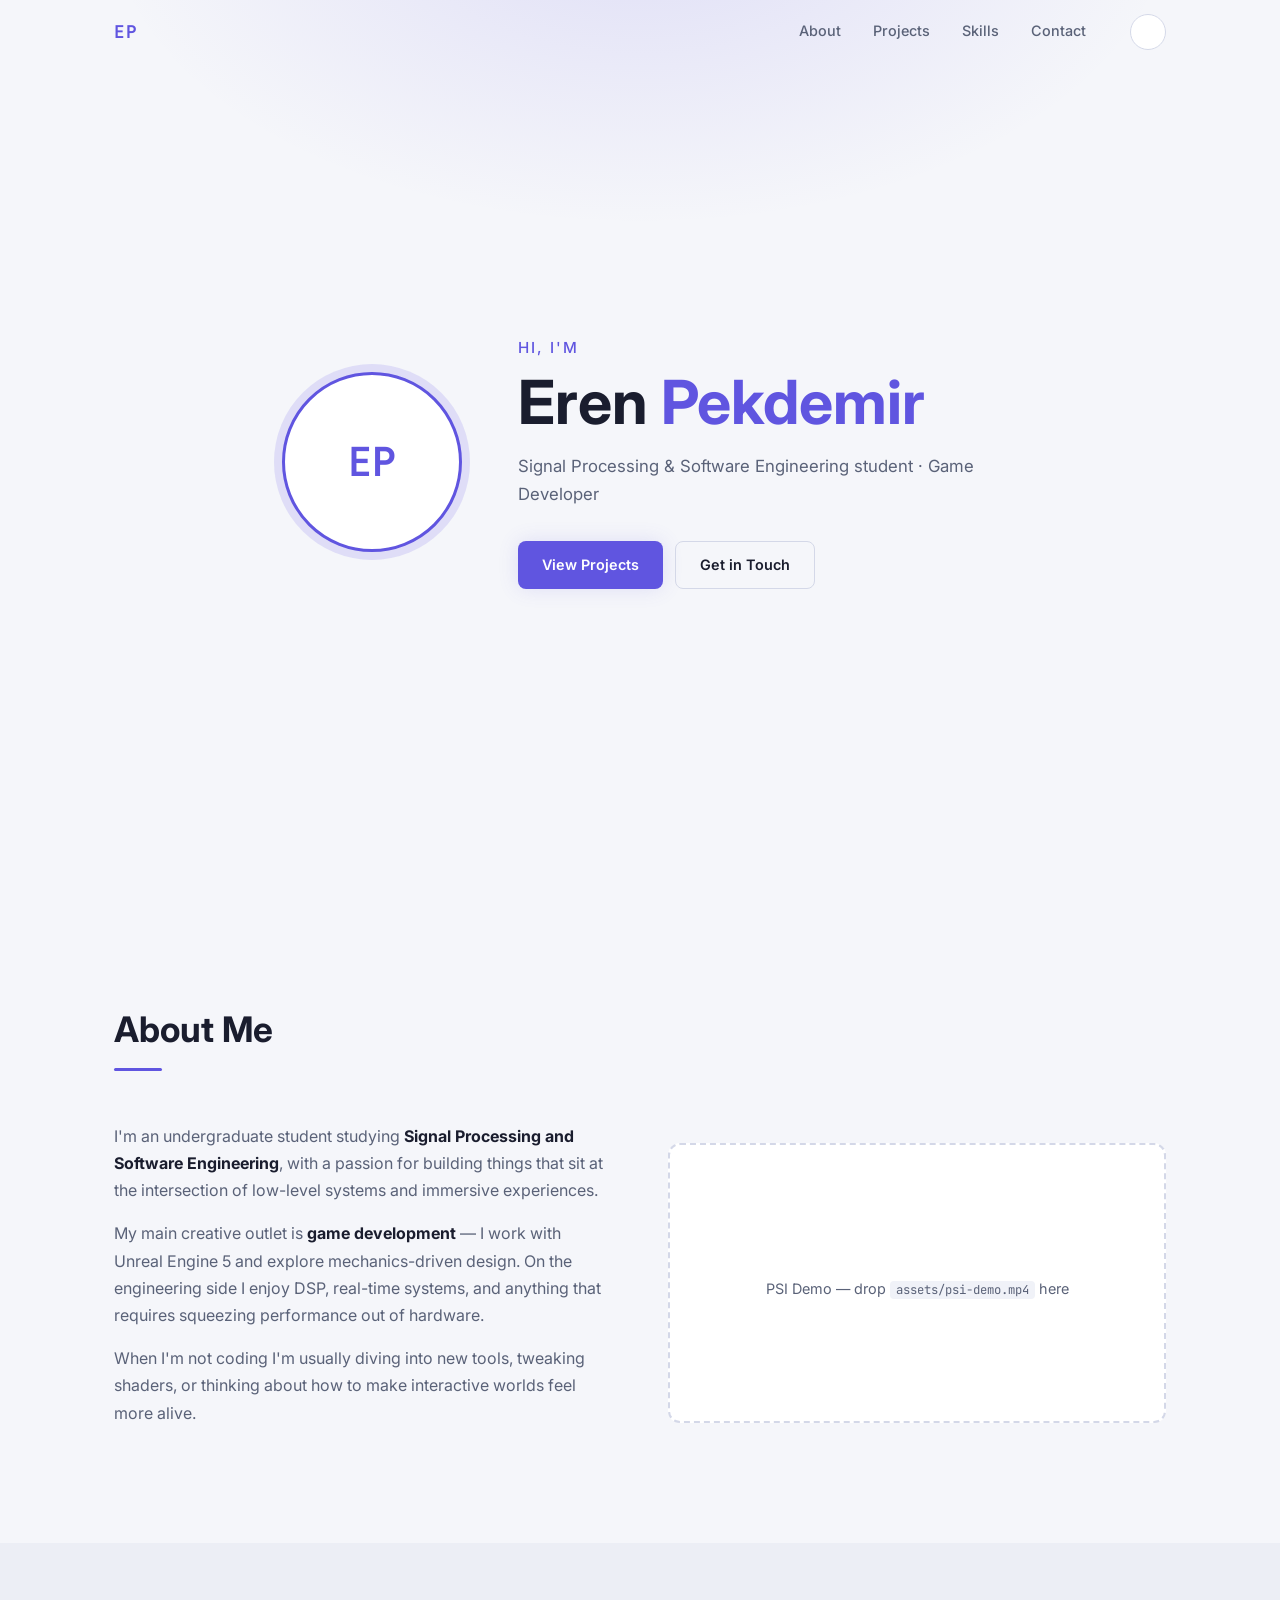
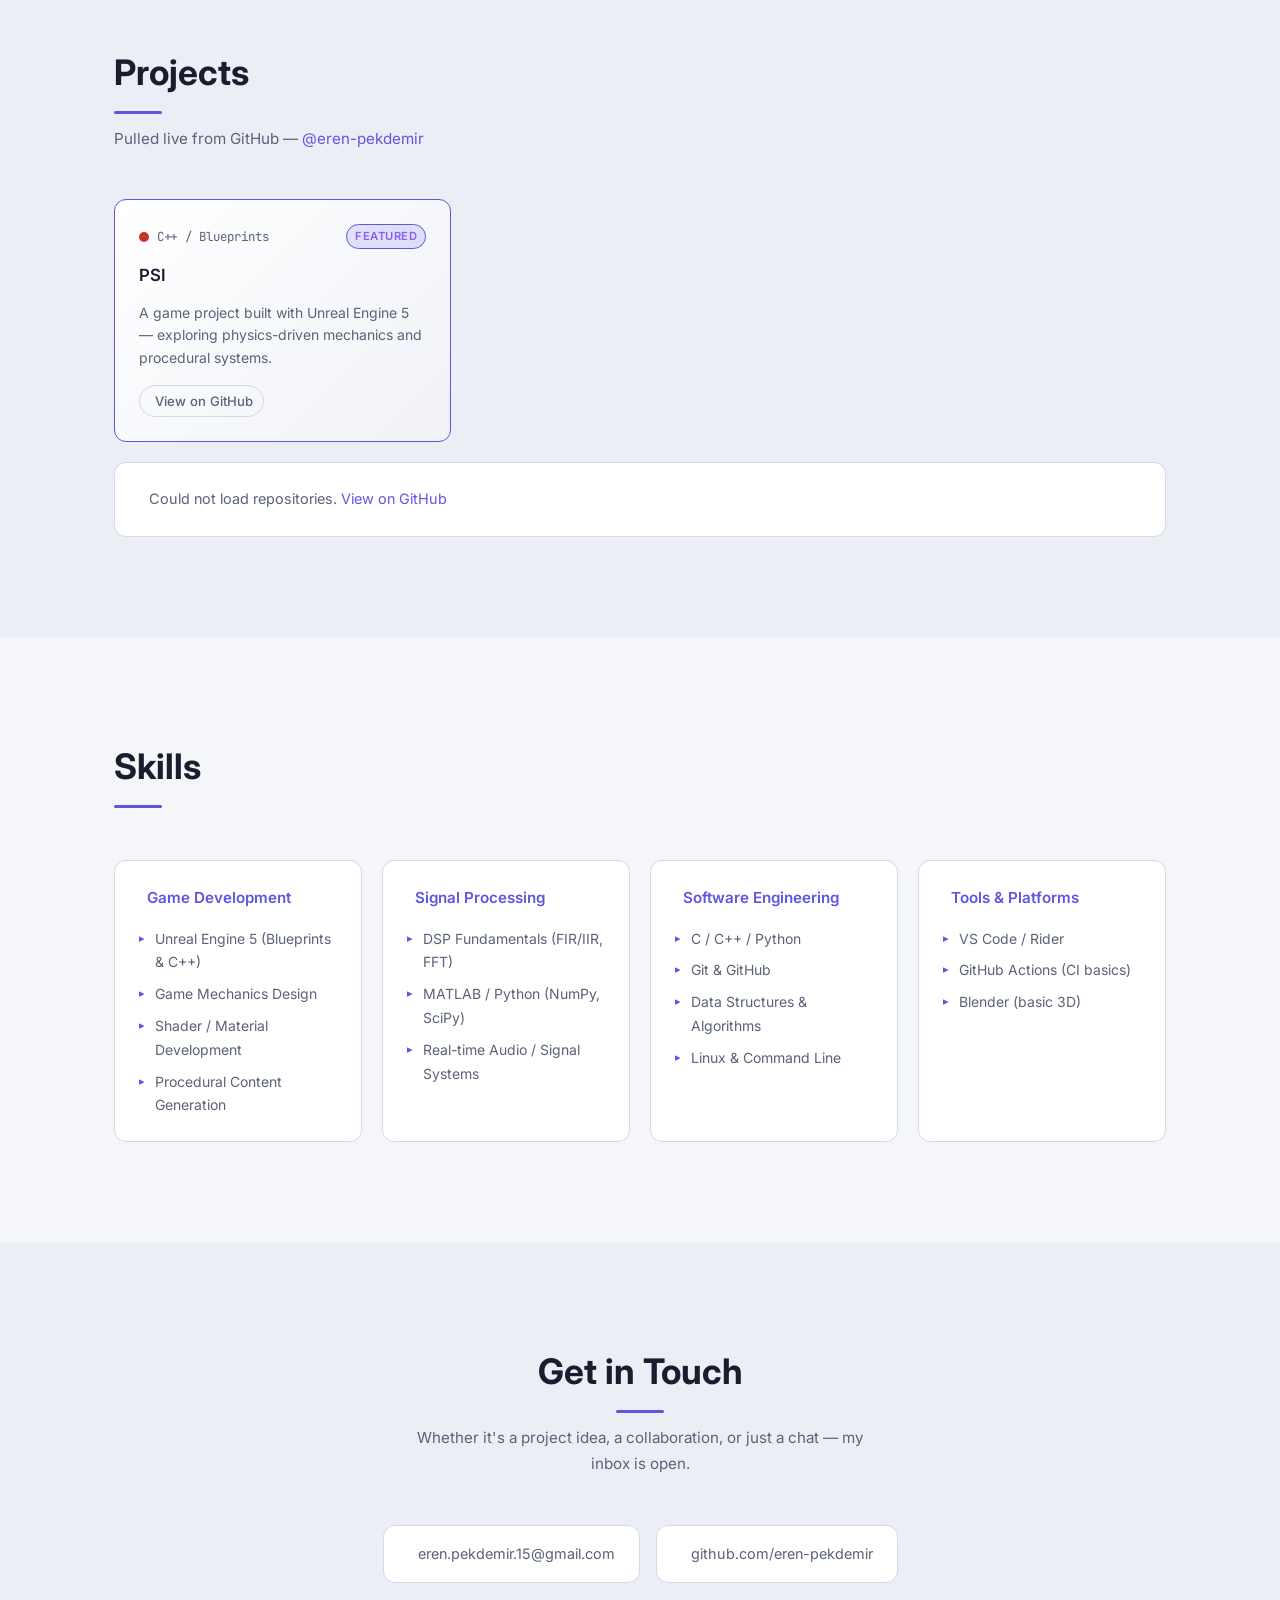
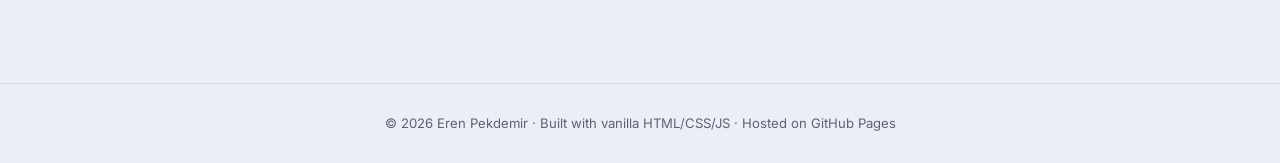
==== index.html @ e0bbea1a "Initial portfolio site: HTML/CSS/JS with dark-light theme and GitHub API integration" ====
<!DOCTYPE html>
<html lang="en" data-theme="dark">
<head>
  <meta charset="UTF-8" />
  <meta name="viewport" content="width=device-width, initial-scale=1.0" />
  <title>Eren Pekdemir — Portfolio</title>
  <meta name="description" content="Eren Pekdemir — Signal Processing & Software Engineering student, game developer." />

  <!-- Google Fonts -->
  <link rel="preconnect" href="https://fonts.googleapis.com" />
  <link rel="preconnect" href="https://fonts.gstatic.com" crossorigin />
  <link href="https://fonts.googleapis.com/css2?family=Inter:wght@300;400;500;600;700&family=JetBrains+Mono:wght@400;500&display=swap" rel="stylesheet" />

  <!-- Phosphor Icons (lightweight icon set, CDN) -->
  <script src="https://unpkg.com/@phosphor-icons/web@2.1.1/src/index.js" defer></script>

  <link rel="stylesheet" href="style.css" />
</head>
<body>

  <!-- ===== NAVBAR ===== -->
  <header class="navbar" id="navbar">
    <div class="nav-inner container">
      <a class="logo" href="#hero">EP</a>
      <nav>
        <a href="#about">About</a>
        <a href="#projects">Projects</a>
        <a href="#skills">Skills</a>
        <a href="#contact">Contact</a>
      </nav>
      <button class="theme-toggle" id="themeToggle" aria-label="Toggle theme">
        <i class="ph ph-sun" id="themeIcon"></i>
      </button>
    </div>
  </header>

  <!-- ===== HERO ===== -->
  <section class="hero" id="hero">
    <div class="container hero-inner">
      <!--
        PROFILE PHOTO
        Place your photo at: assets/profile.jpg (recommended 400×400 px, square crop)
        Supported formats: .jpg, .png, .webp
      -->
      <img
        class="hero-avatar"
        src="assets/profile.jpg"
        alt="Eren Pekdemir"
        onerror="this.style.display='none'; document.getElementById('avatar-placeholder').style.display='flex';"
      />
      <div class="avatar-placeholder" id="avatar-placeholder" aria-hidden="true">EP</div>

      <div class="hero-text">
        <p class="hero-greeting">Hi, I'm</p>
        <h1 class="hero-name">Eren <span class="accent">Pekdemir</span></h1>
        <p class="hero-tagline">Signal Processing &amp; Software Engineering student · Game Developer</p>
        <div class="hero-actions">
          <a class="btn btn-primary" href="#projects">View Projects</a>
          <a class="btn btn-outline" href="#contact">Get in Touch</a>
        </div>
      </div>
    </div>
    <a class="scroll-hint" href="#about" aria-label="Scroll down">
      <i class="ph ph-arrow-down"></i>
    </a>
  </section>

  <!-- ===== ABOUT ===== -->
  <section class="section" id="about">
    <div class="container">
      <h2 class="section-title">About Me</h2>
      <div class="about-grid">
        <div class="about-text">
          <p>
            I'm an undergraduate student studying <strong>Signal Processing and Software Engineering</strong>,
            with a passion for building things that sit at the intersection of low-level systems and
            immersive experiences.
          </p>
          <p>
            My main creative outlet is <strong>game development</strong> — I work with Unreal Engine 5 and
            explore mechanics-driven design. On the engineering side I enjoy DSP, real-time systems, and
            anything that requires squeezing performance out of hardware.
          </p>
          <p>
            When I'm not coding I'm usually diving into new tools, tweaking shaders, or thinking about
            how to make interactive worlds feel more alive.
          </p>
        </div>

        <!--
          DEMO VIDEO (optional)
          Place your gameplay/project demo at: assets/psi-demo.mp4
          Recommended: 1280×720 or 1920×1080, H.264, under 30 MB for fast load.
          A poster frame (first frame screenshot) can go at: assets/psi-demo-poster.jpg
        -->
        <div class="about-media">
          <video
            class="demo-video"
            src="assets/psi-demo.mp4"
            poster="assets/psi-demo-poster.jpg"
            controls
            muted
            loop
            playsinline
            onerror="this.parentElement.innerHTML='<div class=\'video-placeholder\'><i class=\'ph ph-play-circle\'></i><p>PSI Demo — drop <code>assets/psi-demo.mp4</code> here</p></div>'"
          ></video>
        </div>
      </div>
    </div>
  </section>

  <!-- ===== PROJECTS ===== -->
  <section class="section section-alt" id="projects">
    <div class="container">
      <h2 class="section-title">Projects</h2>
      <p class="section-sub">Pulled live from GitHub — <a href="https://github.com/eren-pekdemir" target="_blank" rel="noopener">@eren-pekdemir</a></p>

      <!-- Pinned / featured projects (hardcoded so they always appear first) -->
      <div class="featured-projects" id="featuredProjects">
        <!--
          FEATURED PROJECT CARD — PSI / UE5
          Edit the fields below to match your actual repo names and descriptions.
          The "featured" badge and ordering are controlled here, not by the API.
        -->
        <article class="project-card featured" data-repo="PSI">
          <div class="card-header">
            <span class="lang-dot" style="--lang-color: #c0392b;"></span>
            <span class="card-lang">C++ / Blueprints</span>
            <span class="badge">Featured</span>
          </div>
          <h3 class="card-title">
            <a href="https://github.com/eren-pekdemir/PSI" target="_blank" rel="noopener">PSI</a>
          </h3>
          <p class="card-desc">
            A game project built with Unreal Engine 5 — exploring physics-driven mechanics and procedural systems.
            <!--
              Update this description to match your repo's actual README or description.
            -->
          </p>
          <div class="card-footer">
            <a class="card-link" href="https://github.com/eren-pekdemir/PSI" target="_blank" rel="noopener">
              <i class="ph ph-github-logo"></i> View on GitHub
            </a>
          </div>
        </article>
      </div>

      <!-- Dynamically loaded repos from GitHub API -->
      <div class="projects-grid" id="projectsGrid">
        <div class="loading-spinner" id="projectsLoading">
          <div class="spinner"></div>
          <p>Loading repositories…</p>
        </div>
      </div>

      <div class="projects-error hidden" id="projectsError">
        <i class="ph ph-warning"></i>
        <p>Could not load repositories. <a href="https://github.com/eren-pekdemir" target="_blank" rel="noopener">View on GitHub</a></p>
      </div>
    </div>
  </section>

  <!-- ===== SKILLS ===== -->
  <section class="section" id="skills">
    <div class="container">
      <h2 class="section-title">Skills</h2>
      <div class="skills-grid">

        <div class="skill-group">
          <h3 class="skill-group-title"><i class="ph ph-game-controller"></i> Game Development</h3>
          <ul class="skill-list">
            <li>Unreal Engine 5 (Blueprints &amp; C++)</li>
            <li>Game Mechanics Design</li>
            <li>Shader / Material Development</li>
            <li>Procedural Content Generation</li>
          </ul>
        </div>

        <div class="skill-group">
          <h3 class="skill-group-title"><i class="ph ph-wave-sine"></i> Signal Processing</h3>
          <ul class="skill-list">
            <li>DSP Fundamentals (FIR/IIR, FFT)</li>
            <li>MATLAB / Python (NumPy, SciPy)</li>
            <li>Real-time Audio / Signal Systems</li>
          </ul>
        </div>

        <div class="skill-group">
          <h3 class="skill-group-title"><i class="ph ph-code"></i> Software Engineering</h3>
          <ul class="skill-list">
            <li>C / C++ / Python</li>
            <li>Git &amp; GitHub</li>
            <li>Data Structures &amp; Algorithms</li>
            <li>Linux &amp; Command Line</li>
          </ul>
        </div>

        <div class="skill-group">
          <h3 class="skill-group-title"><i class="ph ph-wrench"></i> Tools &amp; Platforms</h3>
          <ul class="skill-list">
            <li>VS Code / Rider</li>
            <li>GitHub Actions (CI basics)</li>
            <li>Blender (basic 3D)</li>
          </ul>
        </div>

      </div>
    </div>
  </section>

  <!-- ===== CONTACT ===== -->
  <section class="section section-alt" id="contact">
    <div class="container contact-inner">
      <h2 class="section-title">Get in Touch</h2>
      <p class="section-sub">
        Whether it's a project idea, a collaboration, or just a chat — my inbox is open.
      </p>

      <div class="contact-links">
        <!--
          Update the href values below with your real URLs / email.
          eren.pekdemir.15@gmail.com is used from your profile.
        -->
        <a class="contact-card" href="mailto:eren.pekdemir.15@gmail.com">
          <i class="ph ph-envelope-simple"></i>
          <span>eren.pekdemir.15@gmail.com</span>
        </a>
        <a class="contact-card" href="https://github.com/eren-pekdemir" target="_blank" rel="noopener">
          <i class="ph ph-github-logo"></i>
          <span>github.com/eren-pekdemir</span>
        </a>
        <!--
          Add your LinkedIn / Twitter / Discord here if you want.
          Example:
          <a class="contact-card" href="https://linkedin.com/in/YOURUSERNAME" target="_blank" rel="noopener">
            <i class="ph ph-linkedin-logo"></i>
            <span>LinkedIn</span>
          </a>
        -->
      </div>
    </div>
  </section>

  <!-- ===== FOOTER ===== -->
  <footer class="footer">
    <div class="container">
      <p>© 2026 Eren Pekdemir · Built with vanilla HTML/CSS/JS · Hosted on GitHub Pages</p>
    </div>
  </footer>

  <script src="script.js"></script>
</body>
</html>
---- style.css ----
/* ===================================================
   DESIGN TOKENS — light & dark themes
   =================================================== */
:root {
  --bg:          #0f1117;
  --bg-alt:      #161b27;
  --surface:     #1e2535;
  --surface-2:   #252d3d;
  --border:      #2e3750;
  --text:        #e8eaf0;
  --text-muted:  #7b879e;
  --accent:      #7c6af7;
  --accent-2:    #a78bfa;
  --accent-glow: rgba(124, 106, 247, 0.25);
  --radius:      12px;
  --radius-sm:   8px;
  --shadow:      0 4px 24px rgba(0,0,0,0.4);
  --transition:  0.25s ease;
  --nav-h:       64px;
  --max-w:       1100px;
}

[data-theme="light"] {
  --bg:          #f5f6fa;
  --bg-alt:      #eceef5;
  --surface:     #ffffff;
  --surface-2:   #f0f2f8;
  --border:      #d4d8e8;
  --text:        #1a1d2e;
  --text-muted:  #5a6278;
  --accent:      #6055e0;
  --accent-2:    #8b5cf6;
  --accent-glow: rgba(96, 85, 224, 0.15);
  --shadow:      0 4px 24px rgba(0,0,0,0.10);
}

/* ===================================================
   RESET & BASE
   =================================================== */
*, *::before, *::after { box-sizing: border-box; margin: 0; padding: 0; }

html { scroll-behavior: smooth; font-size: 16px; }

body {
  font-family: 'Inter', system-ui, sans-serif;
  background: var(--bg);
  color: var(--text);
  line-height: 1.7;
  transition: background var(--transition), color var(--transition);
  overflow-x: hidden;
}

a { color: var(--accent); text-decoration: none; transition: color var(--transition); }
a:hover { color: var(--accent-2); }

img, video { max-width: 100%; display: block; }

code {
  font-family: 'JetBrains Mono', monospace;
  background: var(--surface-2);
  padding: 1px 6px;
  border-radius: 4px;
  font-size: 0.85em;
}

.container { max-width: var(--max-w); margin: 0 auto; padding: 0 24px; }

/* ===================================================
   NAVBAR
   =================================================== */
.navbar {
  position: fixed;
  top: 0; left: 0; right: 0;
  height: var(--nav-h);
  background: transparent;
  backdrop-filter: blur(0px);
  z-index: 100;
  transition: background var(--transition), backdrop-filter var(--transition), border-bottom var(--transition);
  border-bottom: 1px solid transparent;
}

.navbar.scrolled {
  background: rgba(15,17,23,0.85);
  backdrop-filter: blur(16px);
  border-bottom: 1px solid var(--border);
}

[data-theme="light"] .navbar.scrolled {
  background: rgba(245,246,250,0.88);
}

.nav-inner {
  height: 100%;
  display: flex;
  align-items: center;
  gap: 32px;
}

.logo {
  font-family: 'JetBrains Mono', monospace;
  font-weight: 700;
  font-size: 1.1rem;
  color: var(--accent);
  letter-spacing: 1px;
  flex-shrink: 0;
}
.logo:hover { color: var(--accent-2); }

nav {
  display: flex;
  gap: 8px;
  margin-left: auto;
}

nav a {
  color: var(--text-muted);
  font-size: 0.9rem;
  font-weight: 500;
  padding: 6px 12px;
  border-radius: var(--radius-sm);
  transition: color var(--transition), background var(--transition);
}
nav a:hover {
  color: var(--text);
  background: var(--surface-2);
}

.theme-toggle {
  background: var(--surface);
  border: 1px solid var(--border);
  color: var(--text-muted);
  width: 36px; height: 36px;
  border-radius: 50%;
  cursor: pointer;
  display: flex; align-items: center; justify-content: center;
  font-size: 1.1rem;
  transition: color var(--transition), background var(--transition), border-color var(--transition);
  flex-shrink: 0;
}
.theme-toggle:hover { color: var(--accent); border-color: var(--accent); }

/* ===================================================
   HERO
   =================================================== */
.hero {
  min-height: 100svh;
  display: flex;
  flex-direction: column;
  align-items: center;
  justify-content: center;
  padding: calc(var(--nav-h) + 40px) 24px 80px;
  position: relative;
  background:
    radial-gradient(ellipse 60% 50% at 50% -10%, var(--accent-glow), transparent 70%);
}

.hero-inner {
  display: flex;
  align-items: center;
  gap: 56px;
  flex-wrap: wrap;
}

.hero-avatar {
  width: 180px;
  height: 180px;
  border-radius: 50%;
  object-fit: cover;
  border: 3px solid var(--accent);
  box-shadow: 0 0 0 8px var(--accent-glow);
  flex-shrink: 0;
}

.avatar-placeholder {
  display: none;
  width: 180px;
  height: 180px;
  border-radius: 50%;
  background: var(--surface);
  border: 3px solid var(--accent);
  box-shadow: 0 0 0 8px var(--accent-glow);
  align-items: center;
  justify-content: center;
  font-family: 'JetBrains Mono', monospace;
  font-size: 2.5rem;
  font-weight: 700;
  color: var(--accent);
  flex-shrink: 0;
}

.hero-text { flex: 1; min-width: 260px; }

.hero-greeting {
  color: var(--accent);
  font-size: 0.95rem;
  font-weight: 500;
  letter-spacing: 2px;
  text-transform: uppercase;
  margin-bottom: 8px;
}

.hero-name {
  font-size: clamp(2.2rem, 5vw, 3.8rem);
  font-weight: 700;
  line-height: 1.1;
  margin-bottom: 16px;
}

.hero-name .accent { color: var(--accent); }

.hero-tagline {
  color: var(--text-muted);
  font-size: 1.05rem;
  margin-bottom: 32px;
  max-width: 480px;
}

.hero-actions { display: flex; gap: 12px; flex-wrap: wrap; }

.btn {
  display: inline-flex;
  align-items: center;
  gap: 8px;
  padding: 11px 24px;
  border-radius: var(--radius-sm);
  font-weight: 600;
  font-size: 0.9rem;
  transition: all var(--transition);
  cursor: pointer;
  border: none;
}

.btn-primary {
  background: var(--accent);
  color: #fff;
  box-shadow: 0 0 20px var(--accent-glow);
}
.btn-primary:hover { background: var(--accent-2); color: #fff; box-shadow: 0 0 32px var(--accent-glow); transform: translateY(-1px); }

.btn-outline {
  background: transparent;
  color: var(--text);
  border: 1.5px solid var(--border);
}
.btn-outline:hover { border-color: var(--accent); color: var(--accent); transform: translateY(-1px); }

.scroll-hint {
  position: absolute;
  bottom: 32px;
  left: 50%;
  transform: translateX(-50%);
  color: var(--text-muted);
  font-size: 1.4rem;
  animation: bounce 2s infinite;
}
@keyframes bounce {
  0%, 100% { transform: translateX(-50%) translateY(0); }
  50%       { transform: translateX(-50%) translateY(8px); }
}

/* ===================================================
   SECTIONS
   =================================================== */
.section { padding: 100px 0; }
.section-alt { background: var(--bg-alt); }

.section-title {
  font-size: clamp(1.6rem, 3vw, 2.2rem);
  font-weight: 700;
  margin-bottom: 12px;
  position: relative;
  display: inline-block;
}
.section-title::after {
  content: '';
  display: block;
  height: 3px;
  width: 48px;
  background: var(--accent);
  border-radius: 2px;
  margin-top: 8px;
}

.section-sub {
  color: var(--text-muted);
  margin-bottom: 48px;
  font-size: 0.95rem;
}

/* ===================================================
   ABOUT
   =================================================== */
.about-grid {
  display: grid;
  grid-template-columns: 1fr 1fr;
  gap: 56px;
  align-items: center;
  margin-top: 40px;
}

.about-text p { color: var(--text-muted); margin-bottom: 16px; }
.about-text strong { color: var(--text); }

.demo-video {
  width: 100%;
  border-radius: var(--radius);
  border: 1px solid var(--border);
  box-shadow: var(--shadow);
  background: var(--surface);
}

.video-placeholder {
  width: 100%;
  aspect-ratio: 16/9;
  background: var(--surface);
  border: 2px dashed var(--border);
  border-radius: var(--radius);
  display: flex;
  flex-direction: column;
  align-items: center;
  justify-content: center;
  gap: 12px;
  color: var(--text-muted);
  font-size: 0.9rem;
}
.video-placeholder i { font-size: 2.5rem; color: var(--accent); }

/* ===================================================
   PROJECTS
   =================================================== */
.featured-projects {
  display: grid;
  grid-template-columns: repeat(auto-fill, minmax(300px, 1fr));
  gap: 20px;
  margin-bottom: 20px;
}

.projects-grid {
  display: grid;
  grid-template-columns: repeat(auto-fill, minmax(280px, 1fr));
  gap: 16px;
}

.project-card {
  background: var(--surface);
  border: 1px solid var(--border);
  border-radius: var(--radius);
  padding: 24px;
  display: flex;
  flex-direction: column;
  gap: 12px;
  transition: transform var(--transition), border-color var(--transition), box-shadow var(--transition);
}
.project-card:hover {
  transform: translateY(-4px);
  border-color: var(--accent);
  box-shadow: 0 8px 32px var(--accent-glow);
}

.project-card.featured {
  border-color: var(--accent);
  background: linear-gradient(135deg, var(--surface), var(--surface-2));
}

.card-header {
  display: flex;
  align-items: center;
  gap: 8px;
}

.lang-dot {
  width: 10px; height: 10px;
  border-radius: 50%;
  background: var(--lang-color, var(--accent));
  flex-shrink: 0;
}

.card-lang {
  font-size: 0.78rem;
  color: var(--text-muted);
  font-family: 'JetBrains Mono', monospace;
}

.badge {
  margin-left: auto;
  font-size: 0.7rem;
  font-weight: 600;
  letter-spacing: 0.5px;
  text-transform: uppercase;
  background: var(--accent-glow);
  color: var(--accent-2);
  padding: 2px 8px;
  border-radius: 20px;
  border: 1px solid var(--accent);
}

.card-title {
  font-size: 1.05rem;
  font-weight: 600;
}
.card-title a { color: var(--text); }
.card-title a:hover { color: var(--accent); }

.card-desc {
  color: var(--text-muted);
  font-size: 0.875rem;
  line-height: 1.6;
  flex: 1;
}

.card-footer {
  display: flex;
  gap: 12px;
  flex-wrap: wrap;
  margin-top: 4px;
}

.card-link {
  display: inline-flex;
  align-items: center;
  gap: 5px;
  font-size: 0.82rem;
  font-weight: 500;
  color: var(--text-muted);
  border: 1px solid var(--border);
  padding: 4px 10px;
  border-radius: 20px;
  transition: all var(--transition);
}
.card-link:hover { color: var(--accent); border-color: var(--accent); }

.loading-spinner {
  grid-column: 1 / -1;
  display: flex;
  flex-direction: column;
  align-items: center;
  gap: 16px;
  padding: 48px;
  color: var(--text-muted);
  font-size: 0.9rem;
}

.spinner {
  width: 36px; height: 36px;
  border: 3px solid var(--border);
  border-top-color: var(--accent);
  border-radius: 50%;
  animation: spin 0.8s linear infinite;
}
@keyframes spin { to { transform: rotate(360deg); } }

.projects-error {
  display: flex;
  align-items: center;
  gap: 10px;
  color: var(--text-muted);
  padding: 24px;
  background: var(--surface);
  border-radius: var(--radius);
  border: 1px solid var(--border);
  font-size: 0.9rem;
}
.projects-error i { font-size: 1.4rem; color: #e57373; }
.hidden { display: none !important; }

/* ===================================================
   SKILLS
   =================================================== */
.skills-grid {
  display: grid;
  grid-template-columns: repeat(auto-fill, minmax(240px, 1fr));
  gap: 20px;
  margin-top: 40px;
}

.skill-group {
  background: var(--surface);
  border: 1px solid var(--border);
  border-radius: var(--radius);
  padding: 24px;
  transition: border-color var(--transition);
}
.skill-group:hover { border-color: var(--accent); }

.skill-group-title {
  font-size: 0.95rem;
  font-weight: 600;
  color: var(--accent);
  display: flex;
  align-items: center;
  gap: 8px;
  margin-bottom: 16px;
}
.skill-group-title i { font-size: 1.1rem; }

.skill-list {
  list-style: none;
  display: flex;
  flex-direction: column;
  gap: 8px;
}

.skill-list li {
  font-size: 0.875rem;
  color: var(--text-muted);
  padding-left: 16px;
  position: relative;
}
.skill-list li::before {
  content: '▸';
  position: absolute;
  left: 0;
  color: var(--accent);
  font-size: 0.7rem;
  top: 2px;
}

/* ===================================================
   CONTACT
   =================================================== */
.contact-inner { text-align: center; }
.contact-inner .section-title::after { margin: 8px auto 0; }
.contact-inner .section-sub { max-width: 480px; margin: 0 auto 48px; }

.contact-links {
  display: flex;
  flex-wrap: wrap;
  gap: 16px;
  justify-content: center;
}

.contact-card {
  display: flex;
  align-items: center;
  gap: 10px;
  background: var(--surface);
  border: 1px solid var(--border);
  border-radius: var(--radius);
  padding: 16px 24px;
  color: var(--text-muted);
  font-size: 0.9rem;
  transition: all var(--transition);
}
.contact-card i { font-size: 1.3rem; color: var(--accent); }
.contact-card:hover {
  color: var(--text);
  border-color: var(--accent);
  transform: translateY(-2px);
  box-shadow: 0 4px 16px var(--accent-glow);
}

/* ===================================================
   FOOTER
   =================================================== */
.footer {
  background: var(--bg-alt);
  border-top: 1px solid var(--border);
  padding: 28px 0;
  text-align: center;
  font-size: 0.82rem;
  color: var(--text-muted);
}

/* ===================================================
   RESPONSIVE
   =================================================== */
@media (max-width: 768px) {
  .hero-inner { flex-direction: column; text-align: center; gap: 32px; }
  .hero-actions { justify-content: center; }
  .hero-tagline { margin: 0 auto 32px; }

  .about-grid { grid-template-columns: 1fr; gap: 32px; }

  nav { display: none; }
  .nav-inner { gap: 16px; }
  .logo { margin-right: auto; }

  .section { padding: 64px 0; }
}

@media (max-width: 480px) {
  .hero-avatar, .avatar-placeholder { width: 130px; height: 130px; }
  .contact-card { width: 100%; justify-content: center; }
}
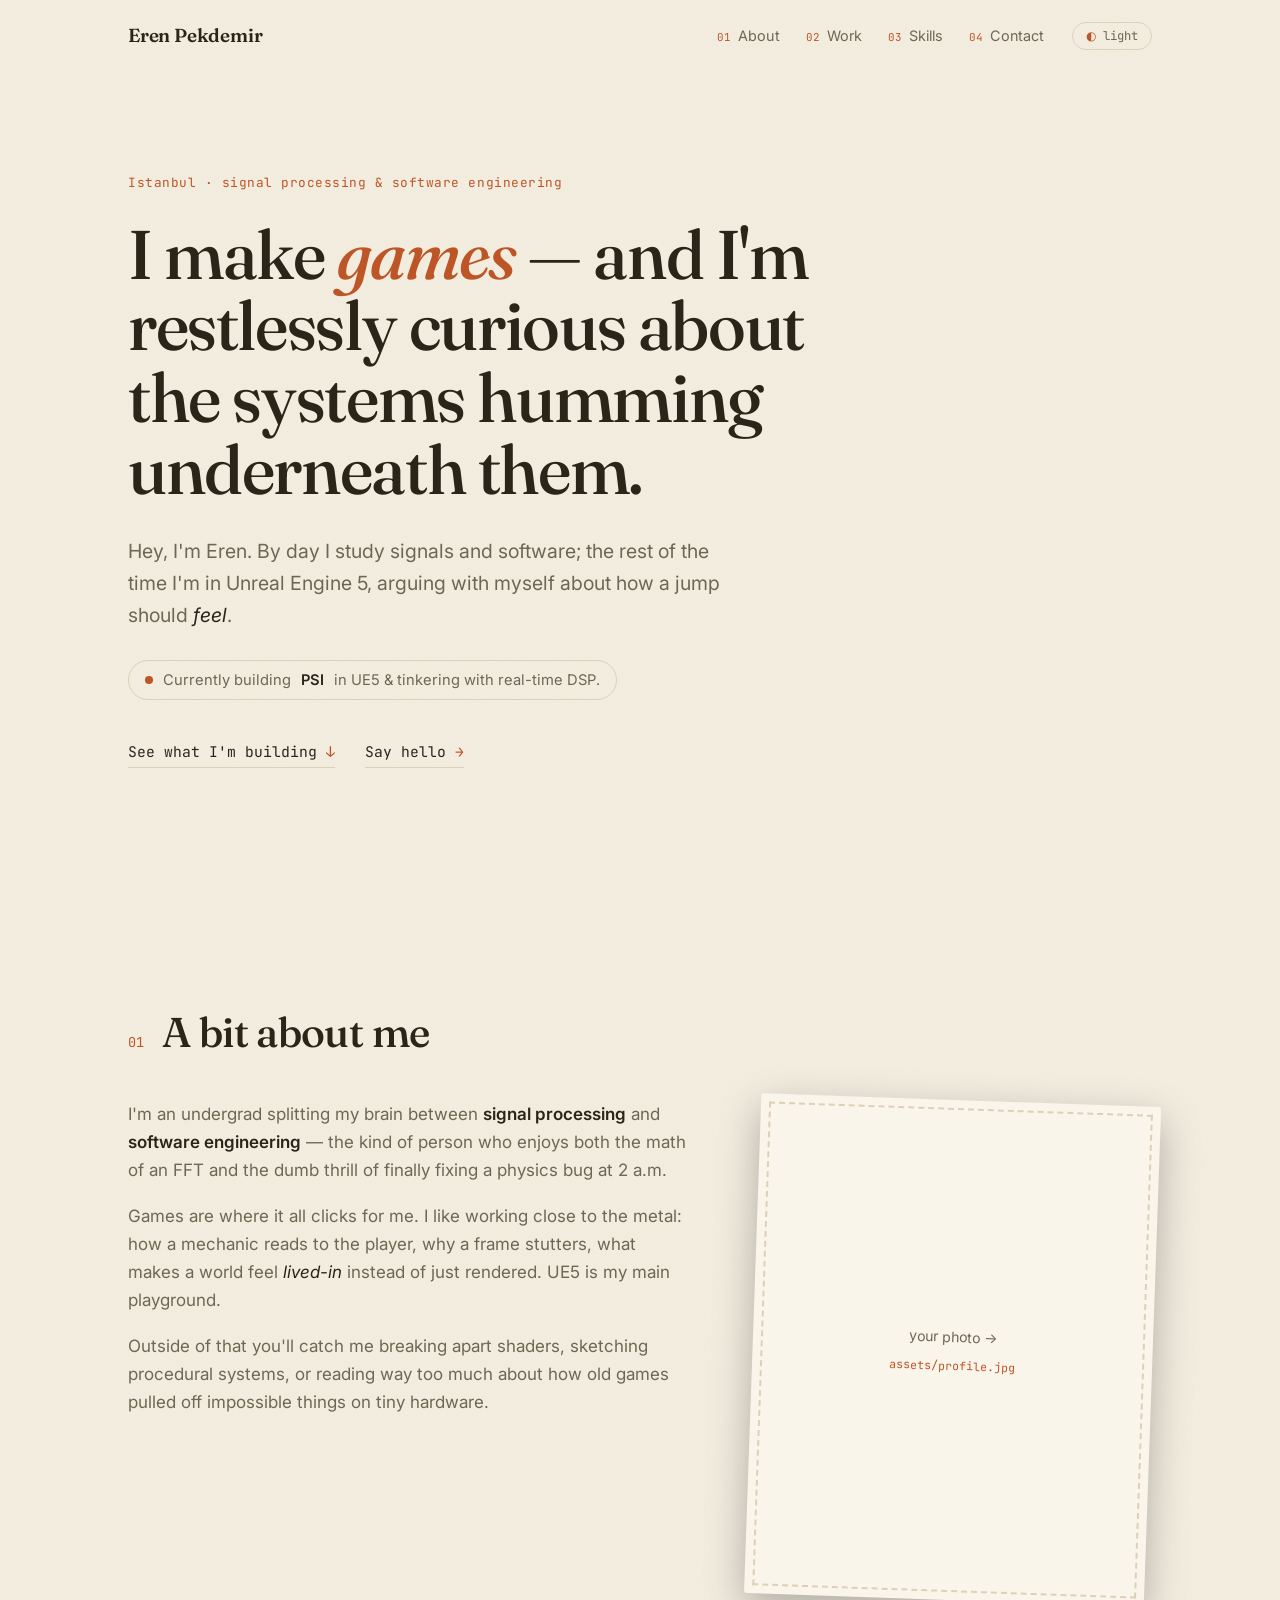
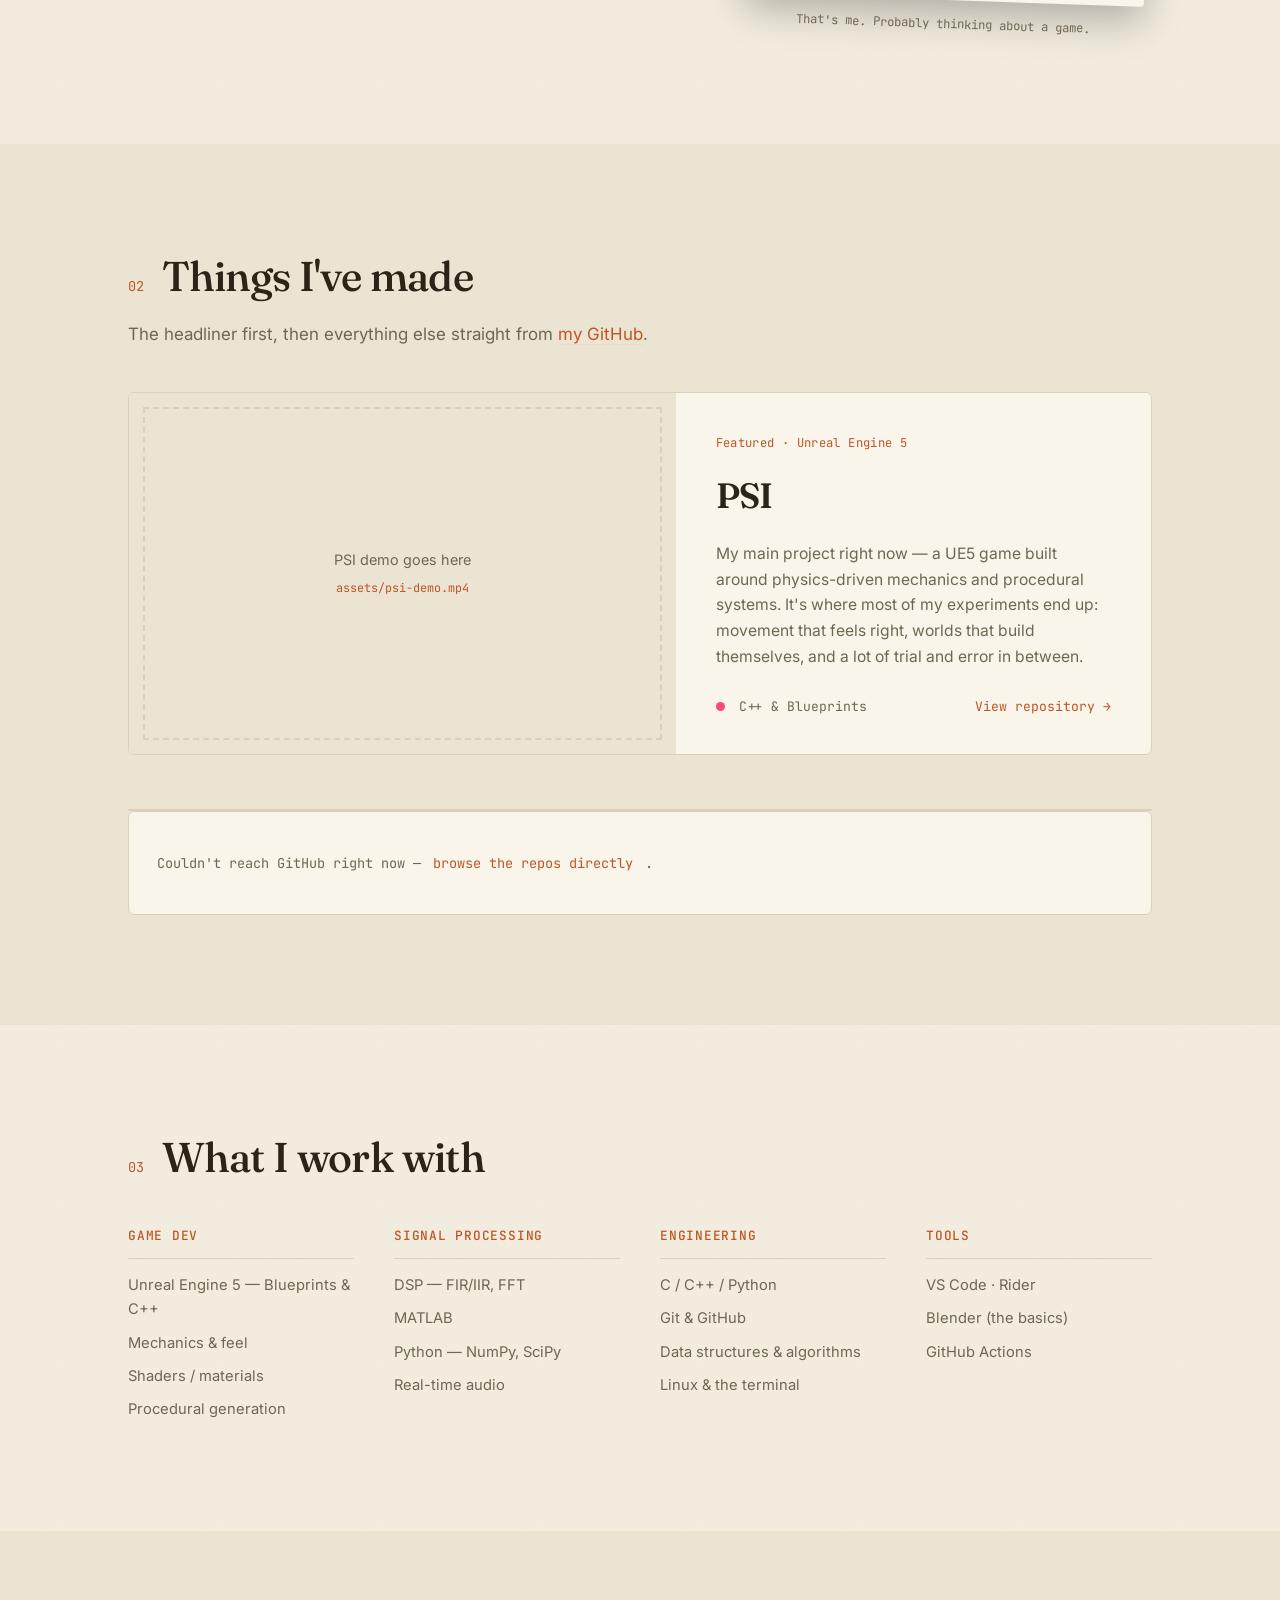
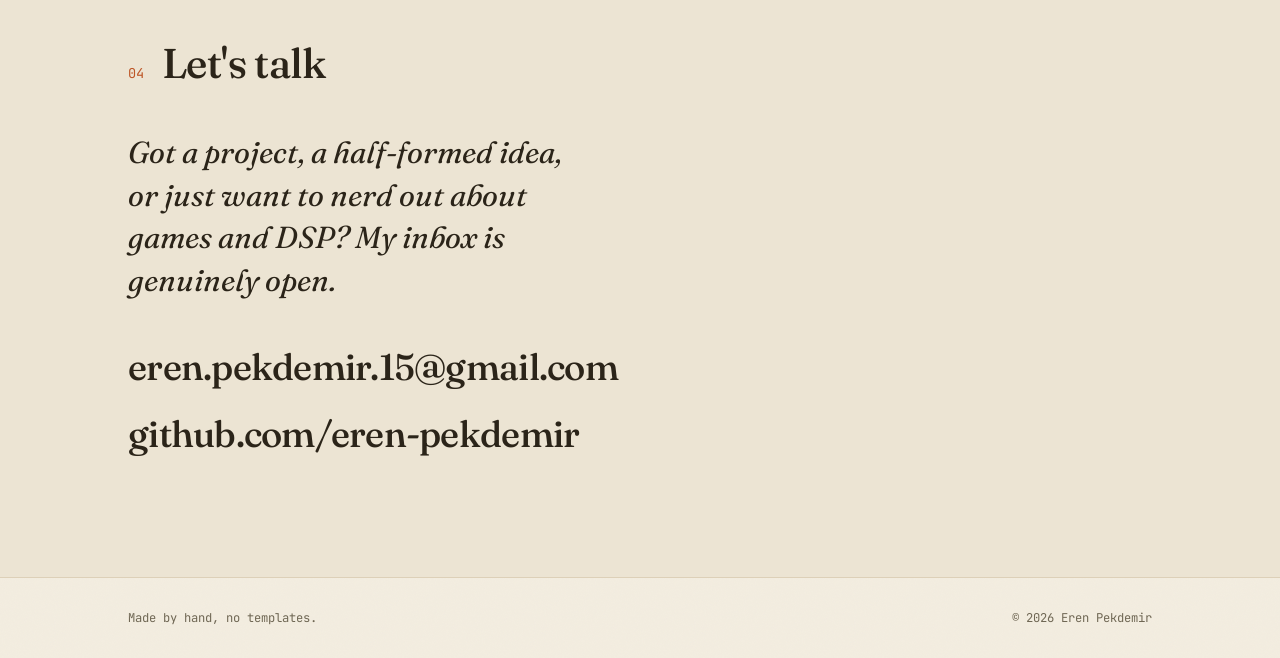
==== commit 2038a5b6: "Redesign: warm editorial theme, less generic look - Fraunces serif + Inter + mono; burnt-orange-on-p" ====
--- a/index.html
+++ b/index.html
@@ -3,248 +3,235 @@
 <head>
   <meta charset="UTF-8" />
   <meta name="viewport" content="width=device-width, initial-scale=1.0" />
-  <title>Eren Pekdemir — Portfolio</title>
-  <meta name="description" content="Eren Pekdemir — Signal Processing & Software Engineering student, game developer." />
-
-  <!-- Google Fonts -->
+  <title>Eren Pekdemir</title>
+  <meta name="description" content="Eren Pekdemir — signal processing & software engineering student who'd rather be making games." />
+
   <link rel="preconnect" href="https://fonts.googleapis.com" />
   <link rel="preconnect" href="https://fonts.gstatic.com" crossorigin />
-  <link href="https://fonts.googleapis.com/css2?family=Inter:wght@300;400;500;600;700&family=JetBrains+Mono:wght@400;500&display=swap" rel="stylesheet" />
-
-  <!-- Phosphor Icons (lightweight icon set, CDN) -->
-  <script src="https://unpkg.com/@phosphor-icons/web@2.1.1/src/index.js" defer></script>
+  <!-- Fraunces (display serif) + Inter (body) + JetBrains Mono (labels/code) -->
+  <link href="https://fonts.googleapis.com/css2?family=Fraunces:ital,opsz,wght@0,9..144,400;0,9..144,500;0,9..144,600;1,9..144,400&family=Inter:wght@400;500;600&family=JetBrains+Mono:wght@400;500&display=swap" rel="stylesheet" />
 
   <link rel="stylesheet" href="style.css" />
 </head>
 <body>
 
-  <!-- ===== NAVBAR ===== -->
-  <header class="navbar" id="navbar">
-    <div class="nav-inner container">
-      <a class="logo" href="#hero">EP</a>
-      <nav>
-        <a href="#about">About</a>
-        <a href="#projects">Projects</a>
-        <a href="#skills">Skills</a>
-        <a href="#contact">Contact</a>
+  <!-- ===== NAV ===== -->
+  <header class="nav" id="nav">
+    <div class="wrap nav-inner">
+      <a class="nav-name" href="#top">Eren Pekdemir</a>
+      <nav class="nav-links">
+        <a href="#about"><span class="num">01</span> About</a>
+        <a href="#work"><span class="num">02</span> Work</a>
+        <a href="#skills"><span class="num">03</span> Skills</a>
+        <a href="#contact"><span class="num">04</span> Contact</a>
       </nav>
-      <button class="theme-toggle" id="themeToggle" aria-label="Toggle theme">
-        <i class="ph ph-sun" id="themeIcon"></i>
+      <button class="theme-btn" id="themeBtn" aria-label="Toggle theme" title="Toggle theme">
+        <span id="themeLabel">dark</span>
       </button>
     </div>
   </header>
 
   <!-- ===== HERO ===== -->
-  <section class="hero" id="hero">
-    <div class="container hero-inner">
-      <!--
-        PROFILE PHOTO
-        Place your photo at: assets/profile.jpg (recommended 400×400 px, square crop)
-        Supported formats: .jpg, .png, .webp
-      -->
-      <img
-        class="hero-avatar"
-        src="assets/profile.jpg"
-        alt="Eren Pekdemir"
-        onerror="this.style.display='none'; document.getElementById('avatar-placeholder').style.display='flex';"
-      />
-      <div class="avatar-placeholder" id="avatar-placeholder" aria-hidden="true">EP</div>
-
-      <div class="hero-text">
-        <p class="hero-greeting">Hi, I'm</p>
-        <h1 class="hero-name">Eren <span class="accent">Pekdemir</span></h1>
-        <p class="hero-tagline">Signal Processing &amp; Software Engineering student · Game Developer</p>
-        <div class="hero-actions">
-          <a class="btn btn-primary" href="#projects">View Projects</a>
-          <a class="btn btn-outline" href="#contact">Get in Touch</a>
-        </div>
-      </div>
-    </div>
-    <a class="scroll-hint" href="#about" aria-label="Scroll down">
-      <i class="ph ph-arrow-down"></i>
-    </a>
+  <section class="hero" id="top">
+    <div class="wrap">
+      <p class="hero-eyebrow">Istanbul · signal processing &amp; software engineering</p>
+      <h1 class="hero-title">
+        I make <em>games</em> — and I'm restlessly curious about the systems humming underneath them.
+      </h1>
+      <p class="hero-lede">
+        Hey, I'm Eren. By day I study signals and software; the rest of the time I'm in
+        Unreal Engine 5, arguing with myself about how a jump should <em>feel</em>.
+      </p>
+      <div class="hero-meta">
+        <span class="dot"></span>
+        Currently building <strong>PSI</strong> in UE5 &amp; tinkering with real-time DSP.
+      </div>
+      <div class="hero-links">
+        <a class="link-arrow" href="#work">See what I'm building <span aria-hidden="true">↓</span></a>
+        <a class="link-arrow" href="#contact">Say hello <span aria-hidden="true">→</span></a>
+      </div>
+    </div>
   </section>
 
   <!-- ===== ABOUT ===== -->
-  <section class="section" id="about">
-    <div class="container">
-      <h2 class="section-title">About Me</h2>
-      <div class="about-grid">
+  <section class="block" id="about">
+    <div class="wrap">
+      <header class="block-head">
+        <span class="block-num">01</span>
+        <h2 class="block-title">A bit about me</h2>
+      </header>
+
+      <div class="about">
         <div class="about-text">
           <p>
-            I'm an undergraduate student studying <strong>Signal Processing and Software Engineering</strong>,
-            with a passion for building things that sit at the intersection of low-level systems and
-            immersive experiences.
+            I'm an undergrad splitting my brain between <strong>signal processing</strong> and
+            <strong>software engineering</strong> — the kind of person who enjoys both the math of
+            an FFT and the dumb thrill of finally fixing a physics bug at 2 a.m.
           </p>
           <p>
-            My main creative outlet is <strong>game development</strong> — I work with Unreal Engine 5 and
-            explore mechanics-driven design. On the engineering side I enjoy DSP, real-time systems, and
-            anything that requires squeezing performance out of hardware.
+            Games are where it all clicks for me. I like working close to the metal: how a
+            mechanic reads to the player, why a frame stutters, what makes a world feel
+            <em>lived-in</em> instead of just rendered. UE5 is my main playground.
           </p>
           <p>
-            When I'm not coding I'm usually diving into new tools, tweaking shaders, or thinking about
-            how to make interactive worlds feel more alive.
+            Outside of that you'll catch me breaking apart shaders, sketching procedural
+            systems, or reading way too much about how old games pulled off impossible things
+            on tiny hardware.
           </p>
         </div>
 
         <!--
-          DEMO VIDEO (optional)
-          Place your gameplay/project demo at: assets/psi-demo.mp4
-          Recommended: 1280×720 or 1920×1080, H.264, under 30 MB for fast load.
-          A poster frame (first frame screenshot) can go at: assets/psi-demo-poster.jpg
+          PROFILE PHOTO
+          Drop your photo at: assets/profile.jpg  (square works best, ~600×600 px)
+          If it's missing, a placeholder shows automatically.
         -->
-        <div class="about-media">
+        <figure class="about-photo">
+          <img
+            src="assets/profile.jpg"
+            alt="Eren Pekdemir"
+            onerror="this.style.display='none'; this.nextElementSibling.style.display='flex';"
+          />
+          <div class="photo-placeholder" aria-hidden="true">
+            <span>your photo →</span>
+            <code>assets/profile.jpg</code>
+          </div>
+          <figcaption>That's me. Probably thinking about a game.</figcaption>
+        </figure>
+      </div>
+    </div>
+  </section>
+
+  <!-- ===== WORK ===== -->
+  <section class="block block-alt" id="work">
+    <div class="wrap">
+      <header class="block-head">
+        <span class="block-num">02</span>
+        <h2 class="block-title">Things I've made</h2>
+      </header>
+      <p class="block-intro">
+        The headliner first, then everything else straight from
+        <a href="https://github.com/eren-pekdemir" target="_blank" rel="noopener">my GitHub</a>.
+      </p>
+
+      <!-- FEATURED PROJECT — PSI / UE5 (with demo video) -->
+      <article class="featured" data-repo="PSI">
+        <!--
+          DEMO VIDEO
+          Drop your gameplay clip at: assets/psi-demo.mp4  (H.264, ideally under ~30 MB)
+          Optional poster frame: assets/psi-demo-poster.jpg
+        -->
+        <div class="featured-media">
           <video
-            class="demo-video"
             src="assets/psi-demo.mp4"
             poster="assets/psi-demo-poster.jpg"
-            controls
-            muted
-            loop
-            playsinline
-            onerror="this.parentElement.innerHTML='<div class=\'video-placeholder\'><i class=\'ph ph-play-circle\'></i><p>PSI Demo — drop <code>assets/psi-demo.mp4</code> here</p></div>'"
+            controls muted loop playsinline
+            onerror="this.parentElement.innerHTML='<div class=&quot;media-placeholder&quot;><span>PSI demo goes here</span><code>assets/psi-demo.mp4</code></div>';"
           ></video>
         </div>
-      </div>
-    </div>
-  </section>
-
-  <!-- ===== PROJECTS ===== -->
-  <section class="section section-alt" id="projects">
-    <div class="container">
-      <h2 class="section-title">Projects</h2>
-      <p class="section-sub">Pulled live from GitHub — <a href="https://github.com/eren-pekdemir" target="_blank" rel="noopener">@eren-pekdemir</a></p>
-
-      <!-- Pinned / featured projects (hardcoded so they always appear first) -->
-      <div class="featured-projects" id="featuredProjects">
-        <!--
-          FEATURED PROJECT CARD — PSI / UE5
-          Edit the fields below to match your actual repo names and descriptions.
-          The "featured" badge and ordering are controlled here, not by the API.
-        -->
-        <article class="project-card featured" data-repo="PSI">
-          <div class="card-header">
-            <span class="lang-dot" style="--lang-color: #c0392b;"></span>
-            <span class="card-lang">C++ / Blueprints</span>
-            <span class="badge">Featured</span>
+        <div class="featured-body">
+          <span class="featured-tag">Featured · Unreal Engine 5</span>
+          <h3 class="featured-title">PSI</h3>
+          <p class="featured-desc">
+            <!-- Swap this for your real pitch once the repo's further along. -->
+            My main project right now — a UE5 game built around physics-driven mechanics and
+            procedural systems. It's where most of my experiments end up: movement that feels
+            right, worlds that build themselves, and a lot of trial and error in between.
+          </p>
+          <div class="featured-meta">
+            <span><span class="sw" style="--c:#f34b7d"></span> C++ &amp; Blueprints</span>
+            <a class="ghlink" href="https://github.com/eren-pekdemir/PSI" target="_blank" rel="noopener">View repository →</a>
           </div>
-          <h3 class="card-title">
-            <a href="https://github.com/eren-pekdemir/PSI" target="_blank" rel="noopener">PSI</a>
-          </h3>
-          <p class="card-desc">
-            A game project built with Unreal Engine 5 — exploring physics-driven mechanics and procedural systems.
-            <!--
-              Update this description to match your repo's actual README or description.
-            -->
-          </p>
-          <div class="card-footer">
-            <a class="card-link" href="https://github.com/eren-pekdemir/PSI" target="_blank" rel="noopener">
-              <i class="ph ph-github-logo"></i> View on GitHub
-            </a>
-          </div>
-        </article>
-      </div>
-
-      <!-- Dynamically loaded repos from GitHub API -->
-      <div class="projects-grid" id="projectsGrid">
-        <div class="loading-spinner" id="projectsLoading">
-          <div class="spinner"></div>
-          <p>Loading repositories…</p>
-        </div>
-      </div>
-
-      <div class="projects-error hidden" id="projectsError">
-        <i class="ph ph-warning"></i>
-        <p>Could not load repositories. <a href="https://github.com/eren-pekdemir" target="_blank" rel="noopener">View on GitHub</a></p>
+        </div>
+      </article>
+
+      <!-- Other repos pulled live from GitHub -->
+      <div class="repos" id="projectsGrid">
+        <div class="loading" id="projectsLoading">
+          <span class="bar"></span> fetching repositories…
+        </div>
+      </div>
+      <div class="repos-error hidden" id="projectsError">
+        Couldn't reach GitHub right now —
+        <a href="https://github.com/eren-pekdemir?tab=repositories" target="_blank" rel="noopener">browse the repos directly</a>.
       </div>
     </div>
   </section>
 
   <!-- ===== SKILLS ===== -->
-  <section class="section" id="skills">
-    <div class="container">
-      <h2 class="section-title">Skills</h2>
-      <div class="skills-grid">
-
-        <div class="skill-group">
-          <h3 class="skill-group-title"><i class="ph ph-game-controller"></i> Game Development</h3>
-          <ul class="skill-list">
-            <li>Unreal Engine 5 (Blueprints &amp; C++)</li>
-            <li>Game Mechanics Design</li>
-            <li>Shader / Material Development</li>
-            <li>Procedural Content Generation</li>
-          </ul>
-        </div>
-
-        <div class="skill-group">
-          <h3 class="skill-group-title"><i class="ph ph-wave-sine"></i> Signal Processing</h3>
-          <ul class="skill-list">
-            <li>DSP Fundamentals (FIR/IIR, FFT)</li>
-            <li>MATLAB / Python (NumPy, SciPy)</li>
-            <li>Real-time Audio / Signal Systems</li>
-          </ul>
-        </div>
-
-        <div class="skill-group">
-          <h3 class="skill-group-title"><i class="ph ph-code"></i> Software Engineering</h3>
-          <ul class="skill-list">
+  <section class="block" id="skills">
+    <div class="wrap">
+      <header class="block-head">
+        <span class="block-num">03</span>
+        <h2 class="block-title">What I work with</h2>
+      </header>
+
+      <div class="skills">
+        <div class="skill-col">
+          <h4>Game dev</h4>
+          <ul>
+            <li>Unreal Engine 5 — Blueprints &amp; C++</li>
+            <li>Mechanics &amp; feel</li>
+            <li>Shaders / materials</li>
+            <li>Procedural generation</li>
+          </ul>
+        </div>
+        <div class="skill-col">
+          <h4>Signal processing</h4>
+          <ul>
+            <li>DSP — FIR/IIR, FFT</li>
+            <li>MATLAB</li>
+            <li>Python — NumPy, SciPy</li>
+            <li>Real-time audio</li>
+          </ul>
+        </div>
+        <div class="skill-col">
+          <h4>Engineering</h4>
+          <ul>
             <li>C / C++ / Python</li>
             <li>Git &amp; GitHub</li>
-            <li>Data Structures &amp; Algorithms</li>
-            <li>Linux &amp; Command Line</li>
-          </ul>
-        </div>
-
-        <div class="skill-group">
-          <h3 class="skill-group-title"><i class="ph ph-wrench"></i> Tools &amp; Platforms</h3>
-          <ul class="skill-list">
-            <li>VS Code / Rider</li>
-            <li>GitHub Actions (CI basics)</li>
-            <li>Blender (basic 3D)</li>
-          </ul>
-        </div>
-
+            <li>Data structures &amp; algorithms</li>
+            <li>Linux &amp; the terminal</li>
+          </ul>
+        </div>
+        <div class="skill-col">
+          <h4>Tools</h4>
+          <ul>
+            <li>VS Code · Rider</li>
+            <li>Blender (the basics)</li>
+            <li>GitHub Actions</li>
+          </ul>
+        </div>
       </div>
     </div>
   </section>
 
   <!-- ===== CONTACT ===== -->
-  <section class="section section-alt" id="contact">
-    <div class="container contact-inner">
-      <h2 class="section-title">Get in Touch</h2>
-      <p class="section-sub">
-        Whether it's a project idea, a collaboration, or just a chat — my inbox is open.
+  <section class="block block-alt" id="contact">
+    <div class="wrap contact">
+      <header class="block-head">
+        <span class="block-num">04</span>
+        <h2 class="block-title">Let's talk</h2>
+      </header>
+      <p class="contact-lede">
+        Got a project, a half-formed idea, or just want to nerd out about games and DSP?
+        My inbox is genuinely open.
       </p>
-
-      <div class="contact-links">
+      <div class="contact-list">
+        <!-- Update these with your real links. -->
+        <a href="mailto:eren.pekdemir.15@gmail.com">eren.pekdemir.15@gmail.com</a>
+        <a href="https://github.com/eren-pekdemir" target="_blank" rel="noopener">github.com/eren-pekdemir</a>
         <!--
-          Update the href values below with your real URLs / email.
-          eren.pekdemir.15@gmail.com is used from your profile.
+          Add more if you like, e.g.:
+          <a href="https://linkedin.com/in/USERNAME" target="_blank" rel="noopener">LinkedIn</a>
         -->
-        <a class="contact-card" href="mailto:eren.pekdemir.15@gmail.com">
-          <i class="ph ph-envelope-simple"></i>
-          <span>eren.pekdemir.15@gmail.com</span>
-        </a>
-        <a class="contact-card" href="https://github.com/eren-pekdemir" target="_blank" rel="noopener">
-          <i class="ph ph-github-logo"></i>
-          <span>github.com/eren-pekdemir</span>
-        </a>
-        <!--
-          Add your LinkedIn / Twitter / Discord here if you want.
-          Example:
-          <a class="contact-card" href="https://linkedin.com/in/YOURUSERNAME" target="_blank" rel="noopener">
-            <i class="ph ph-linkedin-logo"></i>
-            <span>LinkedIn</span>
-          </a>
-        -->
-      </div>
-    </div>
-  </section>
-
-  <!-- ===== FOOTER ===== -->
+      </div>
+    </div>
+  </section>
+
   <footer class="footer">
-    <div class="container">
-      <p>© 2026 Eren Pekdemir · Built with vanilla HTML/CSS/JS · Hosted on GitHub Pages</p>
+    <div class="wrap">
+      <span>Made by hand, no templates.</span>
+      <span>© 2026 Eren Pekdemir</span>
     </div>
   </footer>
 
--- a/style.css
+++ b/style.css
@@ -1,143 +1,123 @@
 /* ===================================================
-   DESIGN TOKENS — light & dark themes
-   =================================================== */
+   Eren Pekdemir — portfolio
+   Warm editorial theme. Hand-tuned, intentionally
+   asymmetric. Light + dark.
+   =================================================== */
+
 :root {
-  --bg:          #0f1117;
-  --bg-alt:      #161b27;
-  --surface:     #1e2535;
-  --surface-2:   #252d3d;
-  --border:      #2e3750;
-  --text:        #e8eaf0;
-  --text-muted:  #7b879e;
-  --accent:      #7c6af7;
-  --accent-2:    #a78bfa;
-  --accent-glow: rgba(124, 106, 247, 0.25);
-  --radius:      12px;
-  --radius-sm:   8px;
-  --shadow:      0 4px 24px rgba(0,0,0,0.4);
-  --transition:  0.25s ease;
-  --nav-h:       64px;
-  --max-w:       1100px;
+  /* dark (default) — warm near-black + paper-ink */
+  --bg:         #16140f;
+  --bg-alt:     #1c1a13;
+  --surface:    #211e16;
+  --border:     #34301f;
+  --text:       #ece4d4;
+  --muted:      #998f78;
+  --accent:     #df7a3e;   /* burnt orange */
+  --accent-ink: #f0a06a;
+  --accent-soft:#3a2a1c;
+  --sel:        rgba(223,122,62,0.25);
+
+  --serif: 'Fraunces', Georgia, 'Times New Roman', serif;
+  --sans:  'Inter', system-ui, sans-serif;
+  --mono:  'JetBrains Mono', ui-monospace, monospace;
+
+  --wrap: 1080px;
+  --nav-h: 72px;
 }
 
 [data-theme="light"] {
-  --bg:          #f5f6fa;
-  --bg-alt:      #eceef5;
-  --surface:     #ffffff;
-  --surface-2:   #f0f2f8;
-  --border:      #d4d8e8;
-  --text:        #1a1d2e;
-  --text-muted:  #5a6278;
-  --accent:      #6055e0;
-  --accent-2:    #8b5cf6;
-  --accent-glow: rgba(96, 85, 224, 0.15);
-  --shadow:      0 4px 24px rgba(0,0,0,0.10);
-}
-
-/* ===================================================
-   RESET & BASE
-   =================================================== */
+  /* light — warm paper */
+  --bg:         #f3ede0;
+  --bg-alt:     #ece4d3;
+  --surface:    #faf5ea;
+  --border:     #ddd0b8;
+  --text:       #2b2419;
+  --muted:      #6f6754;
+  --accent:     #bd5526;
+  --accent-ink: #a8481d;
+  --accent-soft:#ecdcc7;
+  --sel:        rgba(189,85,38,0.18);
+}
+
+/* ---------- reset ---------- */
 *, *::before, *::after { box-sizing: border-box; margin: 0; padding: 0; }
-
-html { scroll-behavior: smooth; font-size: 16px; }
+html { scroll-behavior: smooth; -webkit-text-size-adjust: 100%; }
+::selection { background: var(--sel); }
 
 body {
-  font-family: 'Inter', system-ui, sans-serif;
+  font-family: var(--sans);
   background: var(--bg);
   color: var(--text);
-  line-height: 1.7;
-  transition: background var(--transition), color var(--transition);
+  line-height: 1.65;
+  font-size: 17px;
+  transition: background .4s ease, color .4s ease;
   overflow-x: hidden;
-}
-
-a { color: var(--accent); text-decoration: none; transition: color var(--transition); }
-a:hover { color: var(--accent-2); }
-
-img, video { max-width: 100%; display: block; }
-
-code {
-  font-family: 'JetBrains Mono', monospace;
-  background: var(--surface-2);
-  padding: 1px 6px;
-  border-radius: 4px;
-  font-size: 0.85em;
-}
-
-.container { max-width: var(--max-w); margin: 0 auto; padding: 0 24px; }
-
-/* ===================================================
-   NAVBAR
-   =================================================== */
-.navbar {
-  position: fixed;
-  top: 0; left: 0; right: 0;
+  /* faint paper grain so it doesn't read as flat/synthetic */
+  background-image: url("data:image/svg+xml,%3Csvg xmlns='http://www.w3.org/2000/svg' width='160' height='160'%3E%3Cfilter id='n'%3E%3CfeTurbulence type='fractalNoise' baseFrequency='0.9' numOctaves='2' stitchTiles='stitch'/%3E%3C/filter%3E%3Crect width='100%25' height='100%25' filter='url(%23n)' opacity='0.025'/%3E%3C/svg%3E");
+}
+
+a { color: inherit; text-decoration: none; }
+
+.wrap { max-width: var(--wrap); margin: 0 auto; padding: 0 28px; }
+
+em { font-style: italic; }
+strong { font-weight: 600; color: var(--text); }
+code { font-family: var(--mono); font-size: .82em; }
+
+/* ===================================================
+   NAV
+   =================================================== */
+.nav {
+  position: fixed; inset: 0 0 auto 0;
   height: var(--nav-h);
+  z-index: 50;
+  border-bottom: 1px solid transparent;
+  transition: background .3s ease, border-color .3s ease;
+}
+.nav.scrolled {
+  background: color-mix(in srgb, var(--bg) 88%, transparent);
+  backdrop-filter: blur(10px);
+  border-bottom: 1px solid var(--border);
+}
+.nav-inner { height: 100%; display: flex; align-items: center; gap: 28px; }
+
+.nav-name {
+  font-family: var(--serif);
+  font-weight: 600;
+  font-size: 1.18rem;
+  letter-spacing: -.01em;
+  white-space: nowrap;
+}
+
+.nav-links { display: flex; gap: 26px; margin-left: auto; }
+.nav-links a {
+  font-size: .9rem;
+  color: var(--muted);
+  transition: color .2s ease;
+  position: relative;
+}
+.nav-links a .num {
+  font-family: var(--mono);
+  font-size: .68rem;
+  color: var(--accent);
+  margin-right: 3px;
+}
+.nav-links a:hover { color: var(--text); }
+
+.theme-btn {
+  font-family: var(--mono);
+  font-size: .76rem;
+  color: var(--muted);
   background: transparent;
-  backdrop-filter: blur(0px);
-  z-index: 100;
-  transition: background var(--transition), backdrop-filter var(--transition), border-bottom var(--transition);
-  border-bottom: 1px solid transparent;
-}
-
-.navbar.scrolled {
-  background: rgba(15,17,23,0.85);
-  backdrop-filter: blur(16px);
-  border-bottom: 1px solid var(--border);
-}
-
-[data-theme="light"] .navbar.scrolled {
-  background: rgba(245,246,250,0.88);
-}
-
-.nav-inner {
-  height: 100%;
-  display: flex;
-  align-items: center;
-  gap: 32px;
-}
-
-.logo {
-  font-family: 'JetBrains Mono', monospace;
-  font-weight: 700;
-  font-size: 1.1rem;
-  color: var(--accent);
-  letter-spacing: 1px;
+  border: 1px solid var(--border);
+  border-radius: 999px;
+  padding: 5px 13px;
+  cursor: pointer;
+  transition: all .2s ease;
   flex-shrink: 0;
 }
-.logo:hover { color: var(--accent-2); }
-
-nav {
-  display: flex;
-  gap: 8px;
-  margin-left: auto;
-}
-
-nav a {
-  color: var(--text-muted);
-  font-size: 0.9rem;
-  font-weight: 500;
-  padding: 6px 12px;
-  border-radius: var(--radius-sm);
-  transition: color var(--transition), background var(--transition);
-}
-nav a:hover {
-  color: var(--text);
-  background: var(--surface-2);
-}
-
-.theme-toggle {
-  background: var(--surface);
-  border: 1px solid var(--border);
-  color: var(--text-muted);
-  width: 36px; height: 36px;
-  border-radius: 50%;
-  cursor: pointer;
-  display: flex; align-items: center; justify-content: center;
-  font-size: 1.1rem;
-  transition: color var(--transition), background var(--transition), border-color var(--transition);
-  flex-shrink: 0;
-}
-.theme-toggle:hover { color: var(--accent); border-color: var(--accent); }
+.theme-btn::before { content: "◐ "; color: var(--accent); }
+.theme-btn:hover { border-color: var(--accent); color: var(--text); }
 
 /* ===================================================
    HERO
@@ -145,440 +125,361 @@
 .hero {
   min-height: 100svh;
   display: flex;
+  align-items: center;
+  padding: calc(var(--nav-h) + 48px) 0 80px;
+}
+.hero .wrap { width: 100%; }
+
+.hero-eyebrow {
+  font-family: var(--mono);
+  font-size: .8rem;
+  letter-spacing: .04em;
+  color: var(--accent);
+  margin-bottom: 26px;
+}
+
+.hero-title {
+  font-family: var(--serif);
+  font-weight: 500;
+  font-size: clamp(2.1rem, 5.6vw, 4.3rem);
+  line-height: 1.04;
+  letter-spacing: -.02em;
+  max-width: 16ch;
+  margin-bottom: 30px;
+}
+.hero-title em { color: var(--accent); font-style: italic; }
+
+.hero-lede {
+  font-size: clamp(1.02rem, 1.6vw, 1.22rem);
+  color: var(--muted);
+  max-width: 52ch;
+  margin-bottom: 28px;
+}
+.hero-lede em { color: var(--text); font-style: italic; }
+
+.hero-meta {
+  display: inline-flex;
+  align-items: center;
+  gap: 10px;
+  font-size: .92rem;
+  color: var(--muted);
+  border: 1px solid var(--border);
+  border-radius: 999px;
+  padding: 7px 16px;
+  margin-bottom: 40px;
+}
+.dot {
+  width: 8px; height: 8px; border-radius: 50%;
+  background: var(--accent);
+  box-shadow: 0 0 0 0 var(--accent);
+  animation: pulse 2.4s infinite;
+}
+@keyframes pulse {
+  0%   { box-shadow: 0 0 0 0 color-mix(in srgb, var(--accent) 60%, transparent); }
+  70%  { box-shadow: 0 0 0 7px transparent; }
+  100% { box-shadow: 0 0 0 0 transparent; }
+}
+
+.hero-links { display: flex; gap: 30px; flex-wrap: wrap; }
+.link-arrow {
+  font-family: var(--mono);
+  font-size: .92rem;
+  color: var(--text);
+  border-bottom: 1px solid var(--border);
+  padding-bottom: 3px;
+  transition: border-color .2s ease, color .2s ease;
+}
+.link-arrow span { color: var(--accent); transition: transform .2s ease; display: inline-block; }
+.link-arrow:hover { border-color: var(--accent); }
+.link-arrow:hover span { transform: translateX(3px); }
+
+/* ===================================================
+   BLOCKS (sections)
+   =================================================== */
+.block { padding: 110px 0; }
+.block-alt { background: var(--bg-alt); }
+
+.block-head {
+  display: flex;
+  align-items: baseline;
+  gap: 18px;
+  margin-bottom: 44px;
+}
+.block-num {
+  font-family: var(--mono);
+  font-size: .85rem;
+  color: var(--accent);
+  padding-top: 4px;
+}
+.block-title {
+  font-family: var(--serif);
+  font-weight: 500;
+  font-size: clamp(1.7rem, 3.4vw, 2.6rem);
+  letter-spacing: -.015em;
+  line-height: 1.1;
+}
+.block-intro {
+  color: var(--muted);
+  max-width: 50ch;
+  margin: -24px 0 44px;
+}
+.block-intro a { color: var(--accent); border-bottom: 1px solid var(--accent-soft); }
+.block-intro a:hover { border-color: var(--accent); }
+
+/* ===================================================
+   ABOUT
+   =================================================== */
+.about {
+  display: grid;
+  grid-template-columns: 1.4fr 1fr;
+  gap: 64px;
+  align-items: start;
+}
+.about-text p { color: var(--muted); margin-bottom: 18px; max-width: 56ch; }
+.about-text em { color: var(--text); font-style: italic; }
+
+.about-photo {
+  position: relative;
+  transform: rotate(2deg);
+  transition: transform .35s ease;
+}
+.about-photo:hover { transform: rotate(0deg); }
+.about-photo img,
+.photo-placeholder {
+  width: 100%;
+  aspect-ratio: 4/5;
+  object-fit: cover;
+  border-radius: 3px;
+  background: var(--surface);
+  /* polaroid frame */
+  border: 10px solid var(--surface);
+  box-shadow: 0 14px 40px rgba(0,0,0,.28);
+}
+.photo-placeholder {
+  display: none;
   flex-direction: column;
   align-items: center;
   justify-content: center;
-  padding: calc(var(--nav-h) + 40px) 24px 80px;
-  position: relative;
-  background:
-    radial-gradient(ellipse 60% 50% at 50% -10%, var(--accent-glow), transparent 70%);
-}
-
-.hero-inner {
-  display: flex;
-  align-items: center;
-  gap: 56px;
-  flex-wrap: wrap;
-}
-
-.hero-avatar {
-  width: 180px;
-  height: 180px;
-  border-radius: 50%;
-  object-fit: cover;
-  border: 3px solid var(--accent);
-  box-shadow: 0 0 0 8px var(--accent-glow);
-  flex-shrink: 0;
-}
-
-.avatar-placeholder {
-  display: none;
-  width: 180px;
-  height: 180px;
-  border-radius: 50%;
+  gap: 8px;
+  color: var(--muted);
+  border: 10px solid var(--surface);
+  outline: 2px dashed var(--border);
+  outline-offset: -10px;
+  font-size: .88rem;
+}
+.photo-placeholder code { color: var(--accent); }
+.about-photo figcaption {
+  font-family: var(--mono);
+  font-size: .76rem;
+  color: var(--muted);
+  text-align: center;
+  margin-top: 14px;
+}
+
+/* ===================================================
+   FEATURED PROJECT
+   =================================================== */
+.featured {
+  display: grid;
+  grid-template-columns: 1.15fr 1fr;
+  gap: 0;
+  border: 1px solid var(--border);
+  border-radius: 6px;
+  overflow: hidden;
   background: var(--surface);
-  border: 3px solid var(--accent);
-  box-shadow: 0 0 0 8px var(--accent-glow);
-  align-items: center;
-  justify-content: center;
-  font-family: 'JetBrains Mono', monospace;
-  font-size: 2.5rem;
-  font-weight: 700;
+  margin-bottom: 54px;
+}
+.featured-media { background: #000; min-height: 280px; }
+.featured-media video { width: 100%; height: 100%; object-fit: cover; display: block; }
+.media-placeholder {
+  width: 100%; height: 100%; min-height: 280px;
+  display: flex; flex-direction: column; align-items: center; justify-content: center;
+  gap: 8px;
+  background: var(--bg-alt);
+  color: var(--muted);
+  font-size: .9rem;
+  outline: 2px dashed var(--border);
+  outline-offset: -16px;
+}
+.media-placeholder code { color: var(--accent); }
+
+.featured-body { padding: 40px 40px 36px; display: flex; flex-direction: column; }
+.featured-tag {
+  font-family: var(--mono);
+  font-size: .76rem;
   color: var(--accent);
-  flex-shrink: 0;
-}
-
-.hero-text { flex: 1; min-width: 260px; }
-
-.hero-greeting {
-  color: var(--accent);
-  font-size: 0.95rem;
-  font-weight: 500;
-  letter-spacing: 2px;
-  text-transform: uppercase;
-  margin-bottom: 8px;
-}
-
-.hero-name {
-  font-size: clamp(2.2rem, 5vw, 3.8rem);
-  font-weight: 700;
-  line-height: 1.1;
+  letter-spacing: .03em;
+  margin-bottom: 14px;
+}
+.featured-title {
+  font-family: var(--serif);
+  font-weight: 600;
+  font-size: 2.2rem;
+  letter-spacing: -.02em;
   margin-bottom: 16px;
 }
-
-.hero-name .accent { color: var(--accent); }
-
-.hero-tagline {
-  color: var(--text-muted);
-  font-size: 1.05rem;
-  margin-bottom: 32px;
-  max-width: 480px;
-}
-
-.hero-actions { display: flex; gap: 12px; flex-wrap: wrap; }
-
-.btn {
-  display: inline-flex;
-  align-items: center;
-  gap: 8px;
-  padding: 11px 24px;
-  border-radius: var(--radius-sm);
-  font-weight: 600;
-  font-size: 0.9rem;
-  transition: all var(--transition);
-  cursor: pointer;
-  border: none;
-}
-
-.btn-primary {
-  background: var(--accent);
-  color: #fff;
-  box-shadow: 0 0 20px var(--accent-glow);
-}
-.btn-primary:hover { background: var(--accent-2); color: #fff; box-shadow: 0 0 32px var(--accent-glow); transform: translateY(-1px); }
-
-.btn-outline {
-  background: transparent;
-  color: var(--text);
-  border: 1.5px solid var(--border);
-}
-.btn-outline:hover { border-color: var(--accent); color: var(--accent); transform: translateY(-1px); }
-
-.scroll-hint {
-  position: absolute;
-  bottom: 32px;
-  left: 50%;
-  transform: translateX(-50%);
-  color: var(--text-muted);
-  font-size: 1.4rem;
-  animation: bounce 2s infinite;
-}
-@keyframes bounce {
-  0%, 100% { transform: translateX(-50%) translateY(0); }
-  50%       { transform: translateX(-50%) translateY(8px); }
-}
-
-/* ===================================================
-   SECTIONS
-   =================================================== */
-.section { padding: 100px 0; }
-.section-alt { background: var(--bg-alt); }
-
-.section-title {
-  font-size: clamp(1.6rem, 3vw, 2.2rem);
-  font-weight: 700;
-  margin-bottom: 12px;
-  position: relative;
-  display: inline-block;
-}
-.section-title::after {
-  content: '';
-  display: block;
-  height: 3px;
-  width: 48px;
-  background: var(--accent);
-  border-radius: 2px;
-  margin-top: 8px;
-}
-
-.section-sub {
-  color: var(--text-muted);
-  margin-bottom: 48px;
-  font-size: 0.95rem;
-}
-
-/* ===================================================
-   ABOUT
-   =================================================== */
-.about-grid {
+.featured-desc { color: var(--muted); font-size: .98rem; margin-bottom: 26px; }
+.featured-meta {
+  margin-top: auto;
+  display: flex; align-items: center; justify-content: space-between;
+  flex-wrap: wrap; gap: 14px;
+  font-family: var(--mono); font-size: .82rem; color: var(--muted);
+}
+.featured-meta .sw { display: inline-block; width: 9px; height: 9px; border-radius: 50%; background: var(--c); margin-right: 6px; }
+.ghlink { color: var(--accent); }
+.ghlink:hover { color: var(--accent-ink); }
+
+/* ===================================================
+   REPO LIST (dynamic)
+   =================================================== */
+.repos {
   display: grid;
-  grid-template-columns: 1fr 1fr;
-  gap: 56px;
-  align-items: center;
-  margin-top: 40px;
-}
-
-.about-text p { color: var(--text-muted); margin-bottom: 16px; }
-.about-text strong { color: var(--text); }
-
-.demo-video {
-  width: 100%;
-  border-radius: var(--radius);
+  grid-template-columns: repeat(2, 1fr);
+  gap: 1px;
+  background: var(--border);
   border: 1px solid var(--border);
-  box-shadow: var(--shadow);
+  border-radius: 6px;
+  overflow: hidden;
+}
+.repo {
   background: var(--surface);
-}
-
-.video-placeholder {
-  width: 100%;
-  aspect-ratio: 16/9;
-  background: var(--surface);
-  border: 2px dashed var(--border);
-  border-radius: var(--radius);
+  padding: 26px 28px;
   display: flex;
   flex-direction: column;
-  align-items: center;
-  justify-content: center;
-  gap: 12px;
-  color: var(--text-muted);
-  font-size: 0.9rem;
-}
-.video-placeholder i { font-size: 2.5rem; color: var(--accent); }
-
-/* ===================================================
-   PROJECTS
-   =================================================== */
-.featured-projects {
+  gap: 10px;
+  transition: background .2s ease;
+}
+.repo:hover { background: var(--bg-alt); }
+.repo-top { display: flex; align-items: center; gap: 14px; }
+.repo-name {
+  font-family: var(--serif);
+  font-weight: 600;
+  font-size: 1.22rem;
+  letter-spacing: -.01em;
+}
+.repo-name a:hover { color: var(--accent); }
+.repo-stars { margin-left: auto; font-family: var(--mono); font-size: .76rem; color: var(--muted); }
+.repo-desc { color: var(--muted); font-size: .9rem; flex: 1; }
+.repo-foot {
+  display: flex; align-items: center; gap: 16px;
+  font-family: var(--mono); font-size: .76rem; color: var(--muted);
+  padding-top: 6px;
+}
+.repo-lang { display: inline-flex; align-items: center; gap: 6px; }
+.repo-lang .sw { width: 9px; height: 9px; border-radius: 50%; background: var(--c, var(--muted)); }
+.repo-foot a { color: var(--accent); margin-left: auto; }
+.repo-foot a:hover { color: var(--accent-ink); }
+
+.loading, .repos-error {
+  grid-column: 1 / -1;
+  padding: 40px 28px;
+  background: var(--surface);
+  color: var(--muted);
+  font-family: var(--mono);
+  font-size: .85rem;
+  display: flex; align-items: center; gap: 12px;
+}
+.repos-error { border: 1px solid var(--border); border-radius: 6px; }
+.repos-error a { color: var(--accent); }
+.bar {
+  width: 28px; height: 2px; background: var(--border); position: relative; overflow: hidden;
+}
+.bar::after {
+  content: ''; position: absolute; inset: 0; width: 40%;
+  background: var(--accent); animation: slide 1s ease-in-out infinite;
+}
+@keyframes slide { 0% { left: -40%; } 100% { left: 100%; } }
+.hidden { display: none !important; }
+
+/* ===================================================
+   SKILLS
+   =================================================== */
+.skills {
   display: grid;
-  grid-template-columns: repeat(auto-fill, minmax(300px, 1fr));
-  gap: 20px;
-  margin-bottom: 20px;
-}
-
-.projects-grid {
-  display: grid;
-  grid-template-columns: repeat(auto-fill, minmax(280px, 1fr));
-  gap: 16px;
-}
-
-.project-card {
-  background: var(--surface);
-  border: 1px solid var(--border);
-  border-radius: var(--radius);
-  padding: 24px;
-  display: flex;
-  flex-direction: column;
-  gap: 12px;
-  transition: transform var(--transition), border-color var(--transition), box-shadow var(--transition);
-}
-.project-card:hover {
-  transform: translateY(-4px);
-  border-color: var(--accent);
-  box-shadow: 0 8px 32px var(--accent-glow);
-}
-
-.project-card.featured {
-  border-color: var(--accent);
-  background: linear-gradient(135deg, var(--surface), var(--surface-2));
-}
-
-.card-header {
-  display: flex;
-  align-items: center;
-  gap: 8px;
-}
-
-.lang-dot {
-  width: 10px; height: 10px;
-  border-radius: 50%;
-  background: var(--lang-color, var(--accent));
-  flex-shrink: 0;
-}
-
-.card-lang {
-  font-size: 0.78rem;
-  color: var(--text-muted);
-  font-family: 'JetBrains Mono', monospace;
-}
-
-.badge {
-  margin-left: auto;
-  font-size: 0.7rem;
-  font-weight: 600;
-  letter-spacing: 0.5px;
+  grid-template-columns: repeat(4, 1fr);
+  gap: 36px 40px;
+}
+.skill-col h4 {
+  font-family: var(--mono);
+  font-size: .8rem;
+  font-weight: 500;
   text-transform: uppercase;
-  background: var(--accent-glow);
-  color: var(--accent-2);
-  padding: 2px 8px;
-  border-radius: 20px;
-  border: 1px solid var(--accent);
-}
-
-.card-title {
-  font-size: 1.05rem;
-  font-weight: 600;
-}
-.card-title a { color: var(--text); }
-.card-title a:hover { color: var(--accent); }
-
-.card-desc {
-  color: var(--text-muted);
-  font-size: 0.875rem;
-  line-height: 1.6;
-  flex: 1;
-}
-
-.card-footer {
-  display: flex;
-  gap: 12px;
-  flex-wrap: wrap;
-  margin-top: 4px;
-}
-
-.card-link {
-  display: inline-flex;
-  align-items: center;
-  gap: 5px;
-  font-size: 0.82rem;
+  letter-spacing: .06em;
+  color: var(--accent);
+  padding-bottom: 12px;
+  margin-bottom: 14px;
+  border-bottom: 1px solid var(--border);
+}
+.skill-col ul { list-style: none; display: flex; flex-direction: column; gap: 9px; }
+.skill-col li { font-size: .92rem; color: var(--muted); }
+.skill-col li:hover { color: var(--text); }
+
+/* ===================================================
+   CONTACT
+   =================================================== */
+.contact-lede {
+  font-family: var(--serif);
+  font-style: italic;
+  font-size: clamp(1.3rem, 2.6vw, 1.9rem);
+  line-height: 1.4;
+  max-width: 22ch;
+  color: var(--text);
+  margin-bottom: 36px;
+}
+.contact-list { display: flex; flex-direction: column; gap: 4px; }
+.contact-list a {
+  font-family: var(--serif);
+  font-size: clamp(1.4rem, 3.4vw, 2.3rem);
   font-weight: 500;
-  color: var(--text-muted);
-  border: 1px solid var(--border);
-  padding: 4px 10px;
-  border-radius: 20px;
-  transition: all var(--transition);
-}
-.card-link:hover { color: var(--accent); border-color: var(--accent); }
-
-.loading-spinner {
-  grid-column: 1 / -1;
-  display: flex;
-  flex-direction: column;
-  align-items: center;
-  gap: 16px;
-  padding: 48px;
-  color: var(--text-muted);
-  font-size: 0.9rem;
-}
-
-.spinner {
-  width: 36px; height: 36px;
-  border: 3px solid var(--border);
-  border-top-color: var(--accent);
-  border-radius: 50%;
-  animation: spin 0.8s linear infinite;
-}
-@keyframes spin { to { transform: rotate(360deg); } }
-
-.projects-error {
-  display: flex;
-  align-items: center;
-  gap: 10px;
-  color: var(--text-muted);
-  padding: 24px;
-  background: var(--surface);
-  border-radius: var(--radius);
-  border: 1px solid var(--border);
-  font-size: 0.9rem;
-}
-.projects-error i { font-size: 1.4rem; color: #e57373; }
-.hidden { display: none !important; }
-
-/* ===================================================
-   SKILLS
-   =================================================== */
-.skills-grid {
-  display: grid;
-  grid-template-columns: repeat(auto-fill, minmax(240px, 1fr));
-  gap: 20px;
-  margin-top: 40px;
-}
-
-.skill-group {
-  background: var(--surface);
-  border: 1px solid var(--border);
-  border-radius: var(--radius);
-  padding: 24px;
-  transition: border-color var(--transition);
-}
-.skill-group:hover { border-color: var(--accent); }
-
-.skill-group-title {
-  font-size: 0.95rem;
-  font-weight: 600;
-  color: var(--accent);
-  display: flex;
-  align-items: center;
-  gap: 8px;
-  margin-bottom: 16px;
-}
-.skill-group-title i { font-size: 1.1rem; }
-
-.skill-list {
-  list-style: none;
-  display: flex;
-  flex-direction: column;
-  gap: 8px;
-}
-
-.skill-list li {
-  font-size: 0.875rem;
-  color: var(--text-muted);
-  padding-left: 16px;
-  position: relative;
-}
-.skill-list li::before {
-  content: '▸';
-  position: absolute;
-  left: 0;
-  color: var(--accent);
-  font-size: 0.7rem;
-  top: 2px;
-}
-
-/* ===================================================
-   CONTACT
-   =================================================== */
-.contact-inner { text-align: center; }
-.contact-inner .section-title::after { margin: 8px auto 0; }
-.contact-inner .section-sub { max-width: 480px; margin: 0 auto 48px; }
-
-.contact-links {
-  display: flex;
-  flex-wrap: wrap;
-  gap: 16px;
-  justify-content: center;
-}
-
-.contact-card {
-  display: flex;
-  align-items: center;
-  gap: 10px;
-  background: var(--surface);
-  border: 1px solid var(--border);
-  border-radius: var(--radius);
-  padding: 16px 24px;
-  color: var(--text-muted);
-  font-size: 0.9rem;
-  transition: all var(--transition);
-}
-.contact-card i { font-size: 1.3rem; color: var(--accent); }
-.contact-card:hover {
+  letter-spacing: -.02em;
   color: var(--text);
-  border-color: var(--accent);
-  transform: translateY(-2px);
-  box-shadow: 0 4px 16px var(--accent-glow);
-}
+  width: fit-content;
+  border-bottom: 2px solid transparent;
+  transition: color .2s ease, border-color .2s ease;
+}
+.contact-list a:hover { color: var(--accent); border-color: var(--accent); }
 
 /* ===================================================
    FOOTER
    =================================================== */
 .footer {
-  background: var(--bg-alt);
+  padding: 30px 0;
   border-top: 1px solid var(--border);
-  padding: 28px 0;
-  text-align: center;
-  font-size: 0.82rem;
-  color: var(--text-muted);
+}
+.footer .wrap {
+  display: flex; justify-content: space-between; flex-wrap: wrap; gap: 8px;
+  font-family: var(--mono); font-size: .76rem; color: var(--muted);
+}
+
+/* ===================================================
+   reveal-on-scroll (subtle, once)
+   =================================================== */
+.reveal { opacity: 0; transform: translateY(18px); transition: opacity .6s ease, transform .6s ease; }
+.reveal.in { opacity: 1; transform: none; }
+@media (prefers-reduced-motion: reduce) {
+  .reveal { opacity: 1; transform: none; transition: none; }
+  .dot { animation: none; }
+  html { scroll-behavior: auto; }
 }
 
 /* ===================================================
    RESPONSIVE
    =================================================== */
-@media (max-width: 768px) {
-  .hero-inner { flex-direction: column; text-align: center; gap: 32px; }
-  .hero-actions { justify-content: center; }
-  .hero-tagline { margin: 0 auto 32px; }
-
-  .about-grid { grid-template-columns: 1fr; gap: 32px; }
-
-  nav { display: none; }
-  .nav-inner { gap: 16px; }
-  .logo { margin-right: auto; }
-
-  .section { padding: 64px 0; }
-}
-
-@media (max-width: 480px) {
-  .hero-avatar, .avatar-placeholder { width: 130px; height: 130px; }
-  .contact-card { width: 100%; justify-content: center; }
-}
+@media (max-width: 860px) {
+  .about { grid-template-columns: 1fr; gap: 40px; }
+  .about-photo { max-width: 300px; margin: 0 auto; }
+  .featured { grid-template-columns: 1fr; }
+  .featured-media { min-height: 220px; }
+  .skills { grid-template-columns: repeat(2, 1fr); }
+}
+@media (max-width: 640px) {
+  .nav-links { display: none; }
+  .nav-name { margin-right: auto; }
+  .repos { grid-template-columns: 1fr; }
+  .block { padding: 80px 0; }
+  .featured-body { padding: 28px 26px; }
+}
+@media (max-width: 420px) {
+  .skills { grid-template-columns: 1fr; }
+  .hero-links { gap: 18px; }
+}
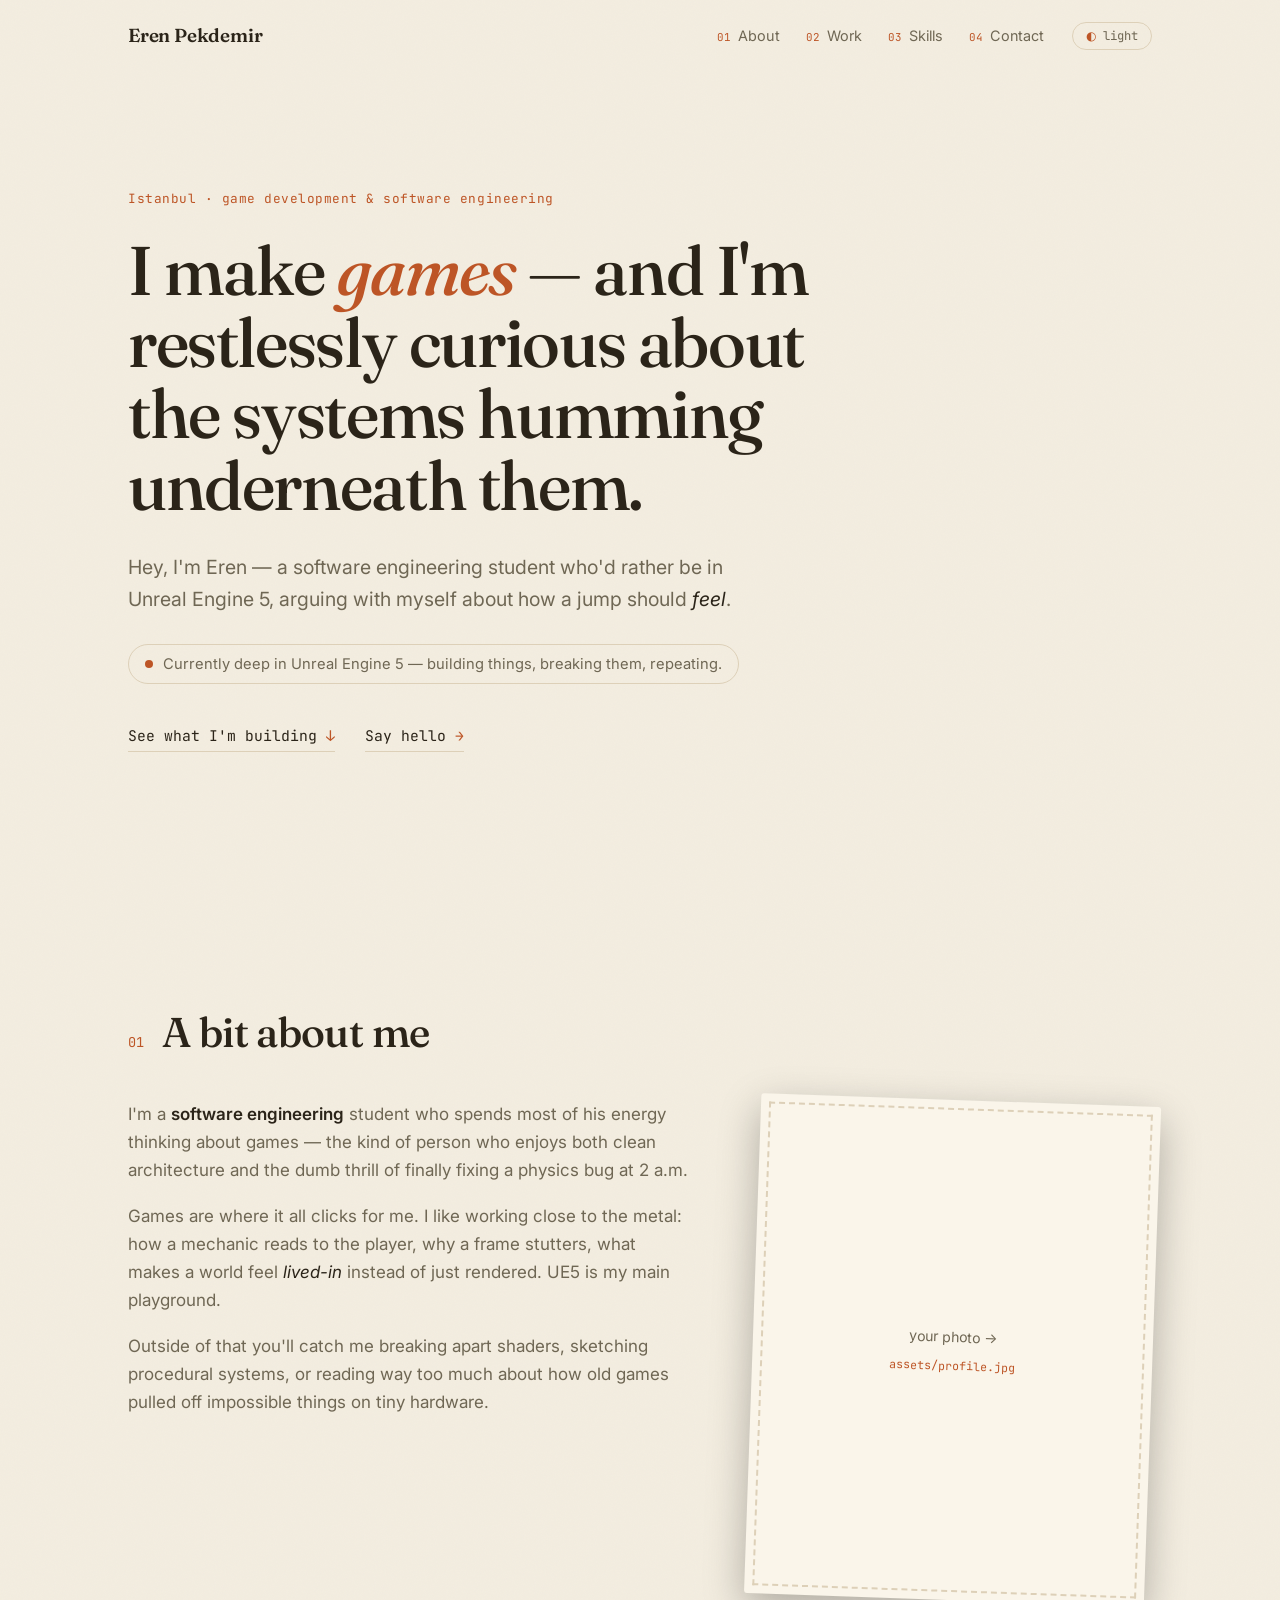
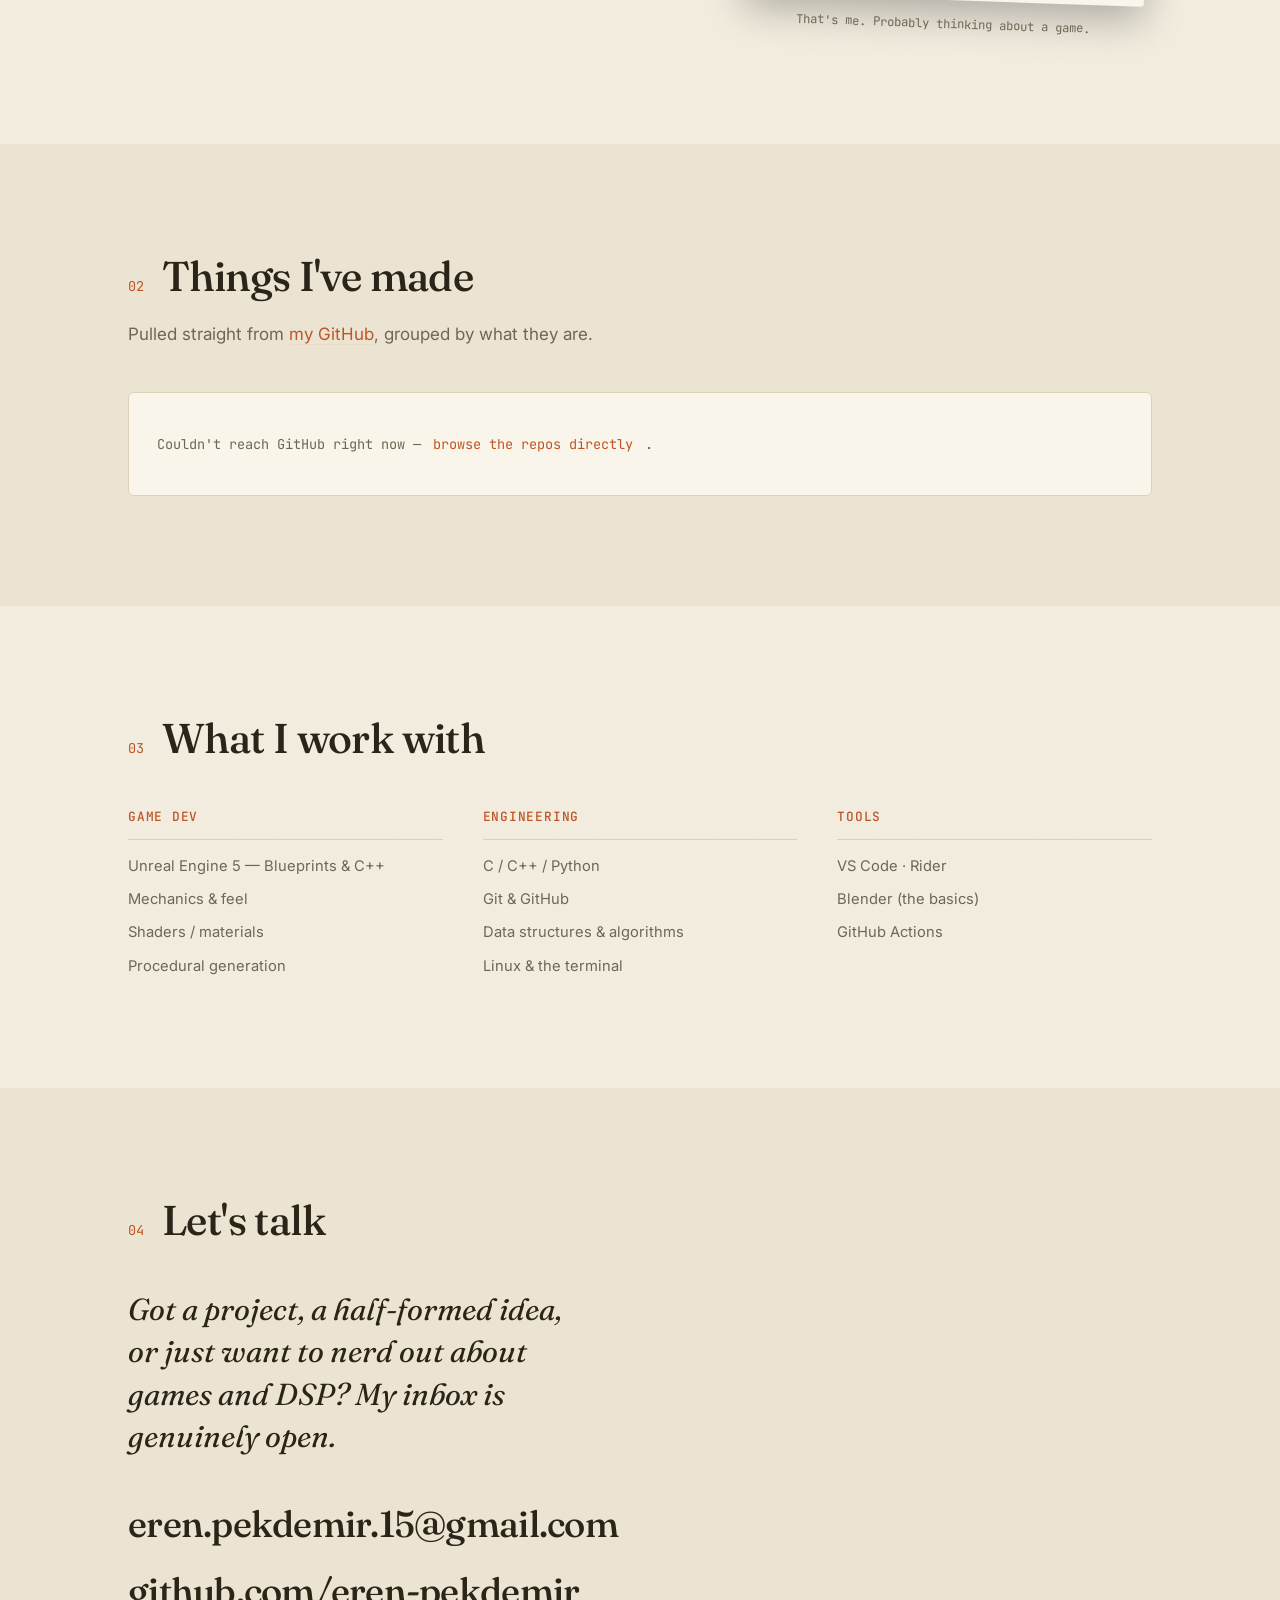
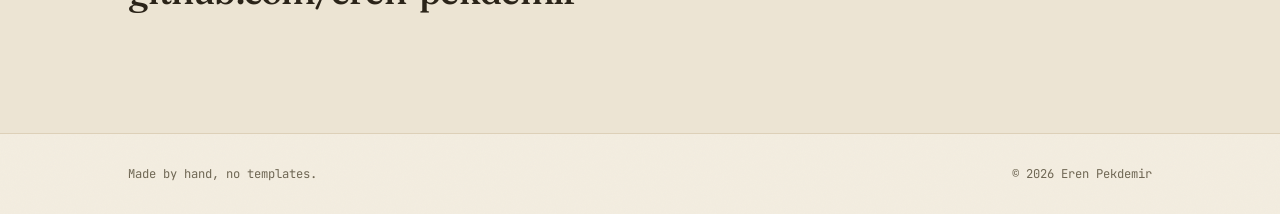
==== commit af6b74c6: "Drop signal processing and PSI; split projects into Game development and Other" ====
--- a/index.html
+++ b/index.html
@@ -34,17 +34,17 @@
   <!-- ===== HERO ===== -->
   <section class="hero" id="top">
     <div class="wrap">
-      <p class="hero-eyebrow">Istanbul · signal processing &amp; software engineering</p>
+      <p class="hero-eyebrow">Istanbul · game development &amp; software engineering</p>
       <h1 class="hero-title">
         I make <em>games</em> — and I'm restlessly curious about the systems humming underneath them.
       </h1>
       <p class="hero-lede">
-        Hey, I'm Eren. By day I study signals and software; the rest of the time I'm in
+        Hey, I'm Eren — a software engineering student who'd rather be in
         Unreal Engine 5, arguing with myself about how a jump should <em>feel</em>.
       </p>
       <div class="hero-meta">
         <span class="dot"></span>
-        Currently building <strong>PSI</strong> in UE5 &amp; tinkering with real-time DSP.
+        Currently deep in Unreal Engine 5 — building things, breaking them, repeating.
       </div>
       <div class="hero-links">
         <a class="link-arrow" href="#work">See what I'm building <span aria-hidden="true">↓</span></a>
@@ -64,9 +64,9 @@
       <div class="about">
         <div class="about-text">
           <p>
-            I'm an undergrad splitting my brain between <strong>signal processing</strong> and
-            <strong>software engineering</strong> — the kind of person who enjoys both the math of
-            an FFT and the dumb thrill of finally fixing a physics bug at 2 a.m.
+            I'm a <strong>software engineering</strong> student who spends most of his energy
+            thinking about games — the kind of person who enjoys both clean architecture and the
+            dumb thrill of finally fixing a physics bug at 2 a.m.
           </p>
           <p>
             Games are where it all clicks for me. I like working close to the metal: how a
@@ -109,50 +109,28 @@
         <h2 class="block-title">Things I've made</h2>
       </header>
       <p class="block-intro">
-        The headliner first, then everything else straight from
-        <a href="https://github.com/eren-pekdemir" target="_blank" rel="noopener">my GitHub</a>.
+        Pulled straight from
+        <a href="https://github.com/eren-pekdemir" target="_blank" rel="noopener">my GitHub</a>,
+        grouped by what they are.
       </p>
 
-      <!-- FEATURED PROJECT — PSI / UE5 (with demo video) -->
-      <article class="featured" data-repo="PSI">
-        <!--
-          DEMO VIDEO
-          Drop your gameplay clip at: assets/psi-demo.mp4  (H.264, ideally under ~30 MB)
-          Optional poster frame: assets/psi-demo-poster.jpg
-        -->
-        <div class="featured-media">
-          <video
-            src="assets/psi-demo.mp4"
-            poster="assets/psi-demo-poster.jpg"
-            controls muted loop playsinline
-            onerror="this.parentElement.innerHTML='<div class=&quot;media-placeholder&quot;><span>PSI demo goes here</span><code>assets/psi-demo.mp4</code></div>';"
-          ></video>
-        </div>
-        <div class="featured-body">
-          <span class="featured-tag">Featured · Unreal Engine 5</span>
-          <h3 class="featured-title">PSI</h3>
-          <p class="featured-desc">
-            <!-- Swap this for your real pitch once the repo's further along. -->
-            My main project right now — a UE5 game built around physics-driven mechanics and
-            procedural systems. It's where most of my experiments end up: movement that feels
-            right, worlds that build themselves, and a lot of trial and error in between.
-          </p>
-          <div class="featured-meta">
-            <span><span class="sw" style="--c:#f34b7d"></span> C++ &amp; Blueprints</span>
-            <a class="ghlink" href="https://github.com/eren-pekdemir/PSI" target="_blank" rel="noopener">View repository →</a>
-          </div>
-        </div>
-      </article>
-
-      <!-- Other repos pulled live from GitHub -->
-      <div class="repos" id="projectsGrid">
-        <div class="loading" id="projectsLoading">
-          <span class="bar"></span> fetching repositories…
-        </div>
-      </div>
-      <div class="repos-error hidden" id="projectsError">
+      <!-- loading / error states (shared) -->
+      <div class="loading" id="workLoading"><span class="bar"></span> fetching repositories…</div>
+      <div class="repos-error hidden" id="workError">
         Couldn't reach GitHub right now —
         <a href="https://github.com/eren-pekdemir?tab=repositories" target="_blank" rel="noopener">browse the repos directly</a>.
+      </div>
+
+      <!-- Game development repos (filled by script.js) -->
+      <div class="repo-group hidden" id="gameGroup">
+        <h3 class="group-title">Game development</h3>
+        <div class="repos" id="gameRepos"></div>
+      </div>
+
+      <!-- Everything else (filled by script.js) -->
+      <div class="repo-group hidden" id="otherGroup">
+        <h3 class="group-title">Other projects</h3>
+        <div class="repos" id="otherRepos"></div>
       </div>
     </div>
   </section>
@@ -173,15 +151,6 @@
             <li>Mechanics &amp; feel</li>
             <li>Shaders / materials</li>
             <li>Procedural generation</li>
-          </ul>
-        </div>
-        <div class="skill-col">
-          <h4>Signal processing</h4>
-          <ul>
-            <li>DSP — FIR/IIR, FFT</li>
-            <li>MATLAB</li>
-            <li>Python — NumPy, SciPy</li>
-            <li>Real-time audio</li>
           </ul>
         </div>
         <div class="skill-col">
--- a/style.css
+++ b/style.css
@@ -277,79 +277,36 @@
 }
 
 /* ===================================================
-   FEATURED PROJECT
-   =================================================== */
-.featured {
+   REPO GROUPS (dynamic)
+   =================================================== */
+.repo-group { margin-top: 40px; }
+.repo-group:first-of-type { margin-top: 0; }
+.group-title {
+  font-family: var(--serif);
+  font-weight: 500;
+  font-size: 1.5rem;
+  letter-spacing: -.01em;
+  margin-bottom: 20px;
+  padding-bottom: 12px;
+  border-bottom: 1px solid var(--border);
+}
+
+.repos {
   display: grid;
-  grid-template-columns: 1.15fr 1fr;
-  gap: 0;
+  grid-template-columns: repeat(auto-fill, minmax(300px, 1fr));
+  gap: 14px;
+}
+.repo {
+  background: var(--surface);
   border: 1px solid var(--border);
   border-radius: 6px;
-  overflow: hidden;
-  background: var(--surface);
-  margin-bottom: 54px;
-}
-.featured-media { background: #000; min-height: 280px; }
-.featured-media video { width: 100%; height: 100%; object-fit: cover; display: block; }
-.media-placeholder {
-  width: 100%; height: 100%; min-height: 280px;
-  display: flex; flex-direction: column; align-items: center; justify-content: center;
-  gap: 8px;
-  background: var(--bg-alt);
-  color: var(--muted);
-  font-size: .9rem;
-  outline: 2px dashed var(--border);
-  outline-offset: -16px;
-}
-.media-placeholder code { color: var(--accent); }
-
-.featured-body { padding: 40px 40px 36px; display: flex; flex-direction: column; }
-.featured-tag {
-  font-family: var(--mono);
-  font-size: .76rem;
-  color: var(--accent);
-  letter-spacing: .03em;
-  margin-bottom: 14px;
-}
-.featured-title {
-  font-family: var(--serif);
-  font-weight: 600;
-  font-size: 2.2rem;
-  letter-spacing: -.02em;
-  margin-bottom: 16px;
-}
-.featured-desc { color: var(--muted); font-size: .98rem; margin-bottom: 26px; }
-.featured-meta {
-  margin-top: auto;
-  display: flex; align-items: center; justify-content: space-between;
-  flex-wrap: wrap; gap: 14px;
-  font-family: var(--mono); font-size: .82rem; color: var(--muted);
-}
-.featured-meta .sw { display: inline-block; width: 9px; height: 9px; border-radius: 50%; background: var(--c); margin-right: 6px; }
-.ghlink { color: var(--accent); }
-.ghlink:hover { color: var(--accent-ink); }
-
-/* ===================================================
-   REPO LIST (dynamic)
-   =================================================== */
-.repos {
-  display: grid;
-  grid-template-columns: repeat(2, 1fr);
-  gap: 1px;
-  background: var(--border);
-  border: 1px solid var(--border);
-  border-radius: 6px;
-  overflow: hidden;
-}
-.repo {
-  background: var(--surface);
-  padding: 26px 28px;
+  padding: 24px 26px;
   display: flex;
   flex-direction: column;
   gap: 10px;
-  transition: background .2s ease;
-}
-.repo:hover { background: var(--bg-alt); }
+  transition: border-color .2s ease, transform .2s ease;
+}
+.repo:hover { border-color: var(--accent); transform: translateY(-3px); }
 .repo-top { display: flex; align-items: center; gap: 14px; }
 .repo-name {
   font-family: var(--serif);
@@ -396,7 +353,7 @@
    =================================================== */
 .skills {
   display: grid;
-  grid-template-columns: repeat(4, 1fr);
+  grid-template-columns: repeat(3, 1fr);
   gap: 36px 40px;
 }
 .skill-col h4 {
@@ -468,8 +425,6 @@
 @media (max-width: 860px) {
   .about { grid-template-columns: 1fr; gap: 40px; }
   .about-photo { max-width: 300px; margin: 0 auto; }
-  .featured { grid-template-columns: 1fr; }
-  .featured-media { min-height: 220px; }
   .skills { grid-template-columns: repeat(2, 1fr); }
 }
 @media (max-width: 640px) {
@@ -477,7 +432,6 @@
   .nav-name { margin-right: auto; }
   .repos { grid-template-columns: 1fr; }
   .block { padding: 80px 0; }
-  .featured-body { padding: 28px 26px; }
 }
 @media (max-width: 420px) {
   .skills { grid-template-columns: 1fr; }
